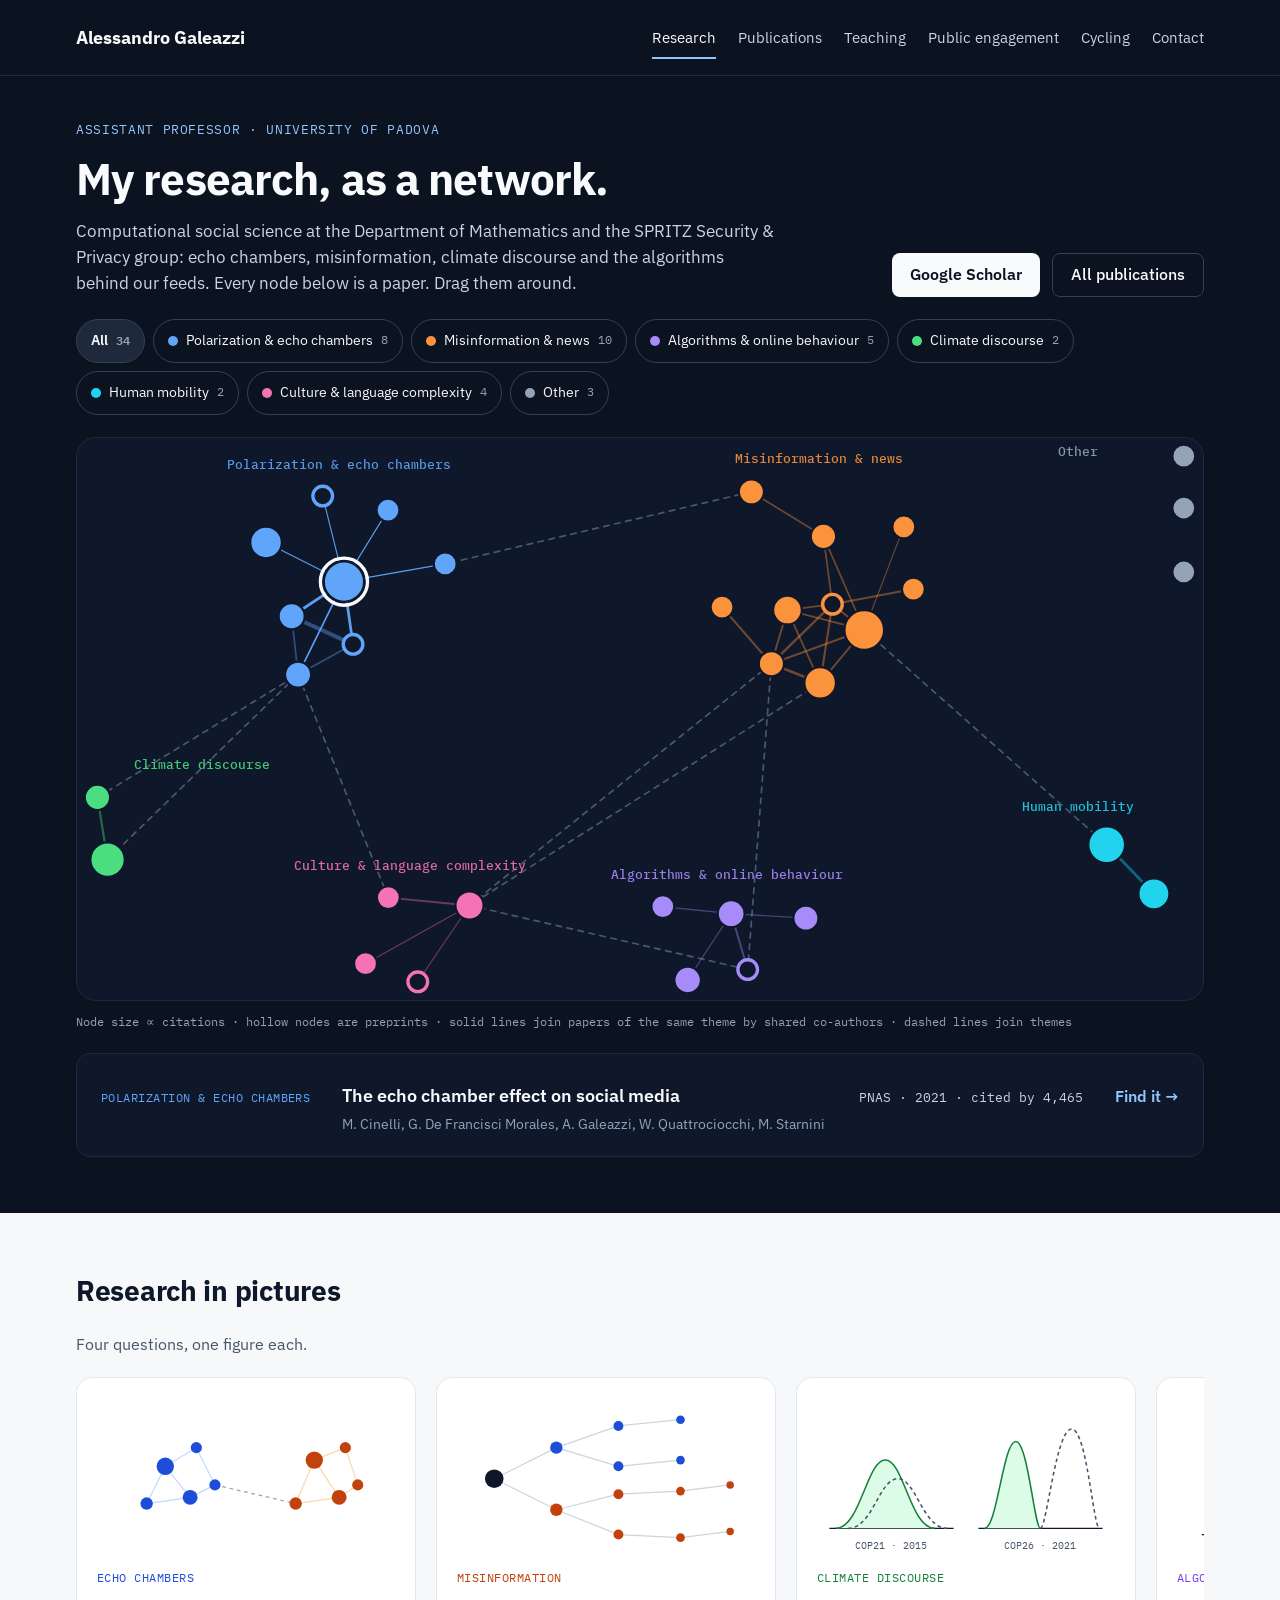
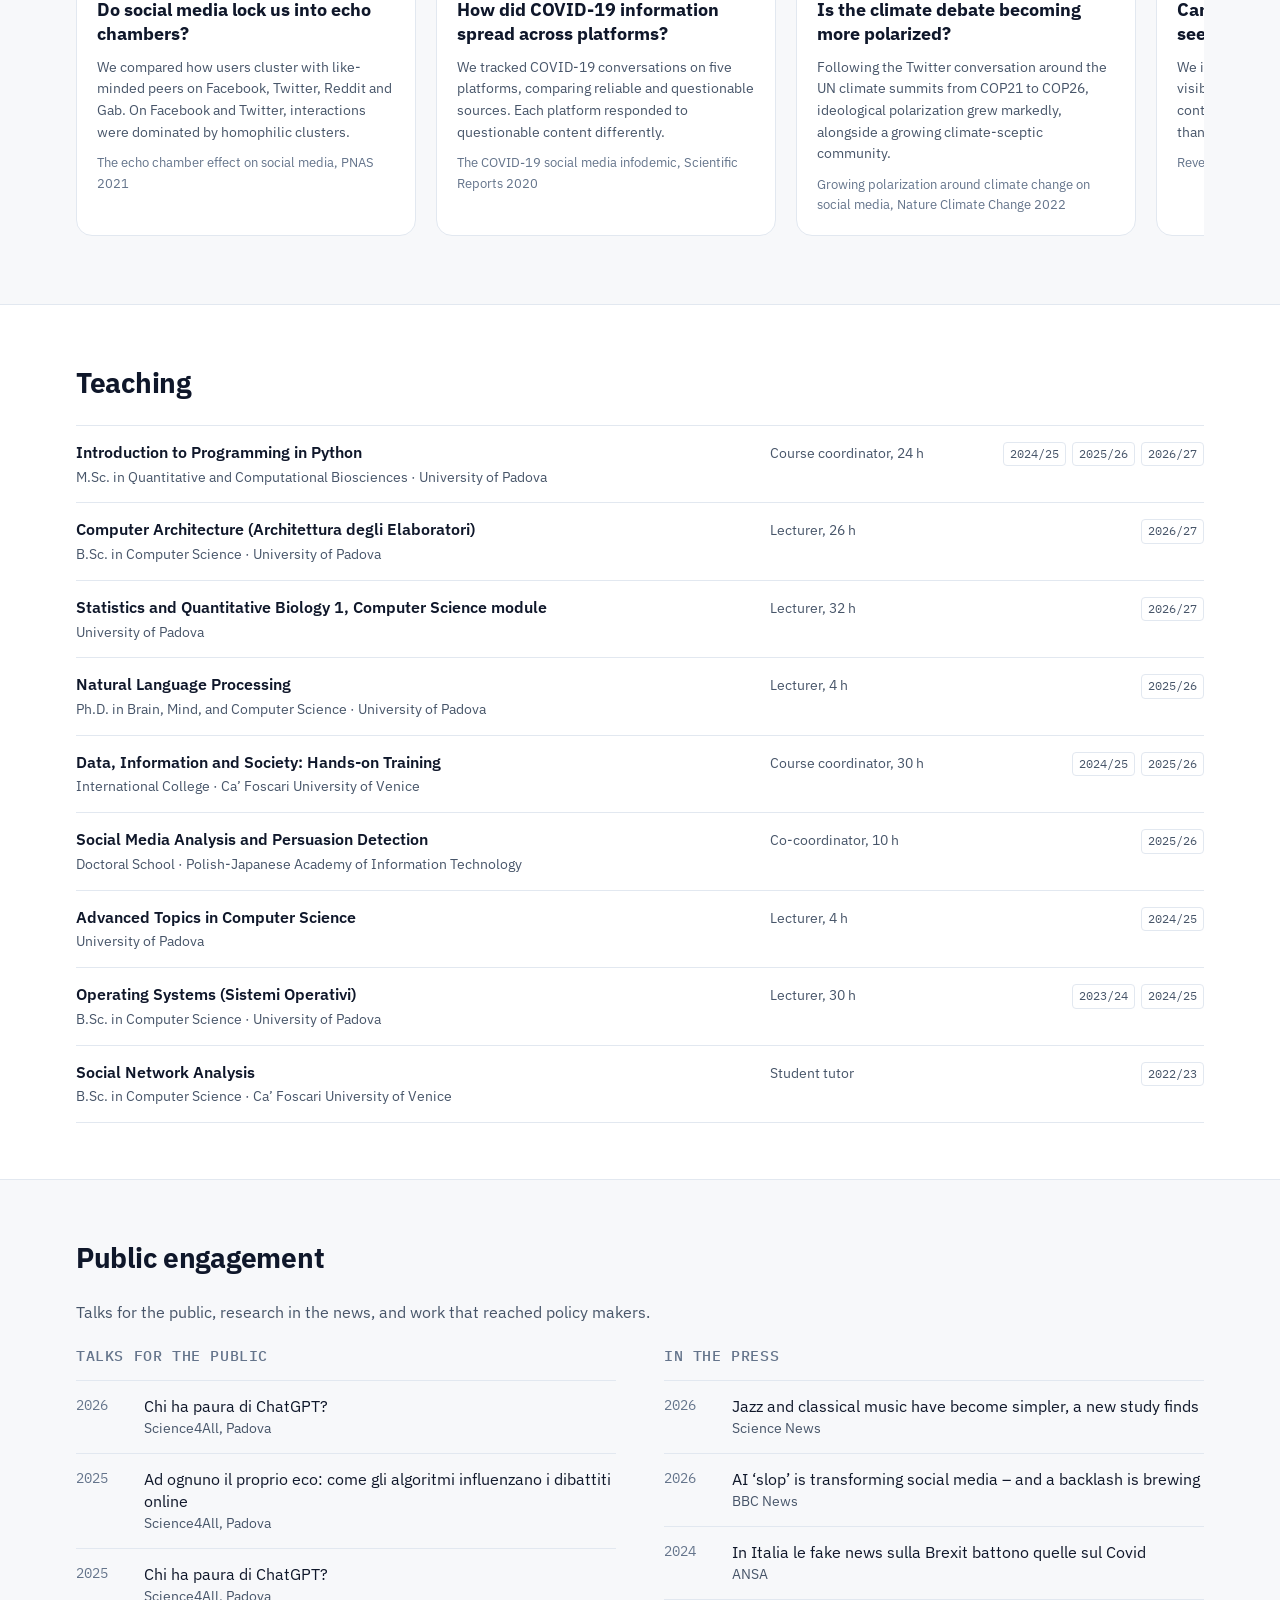
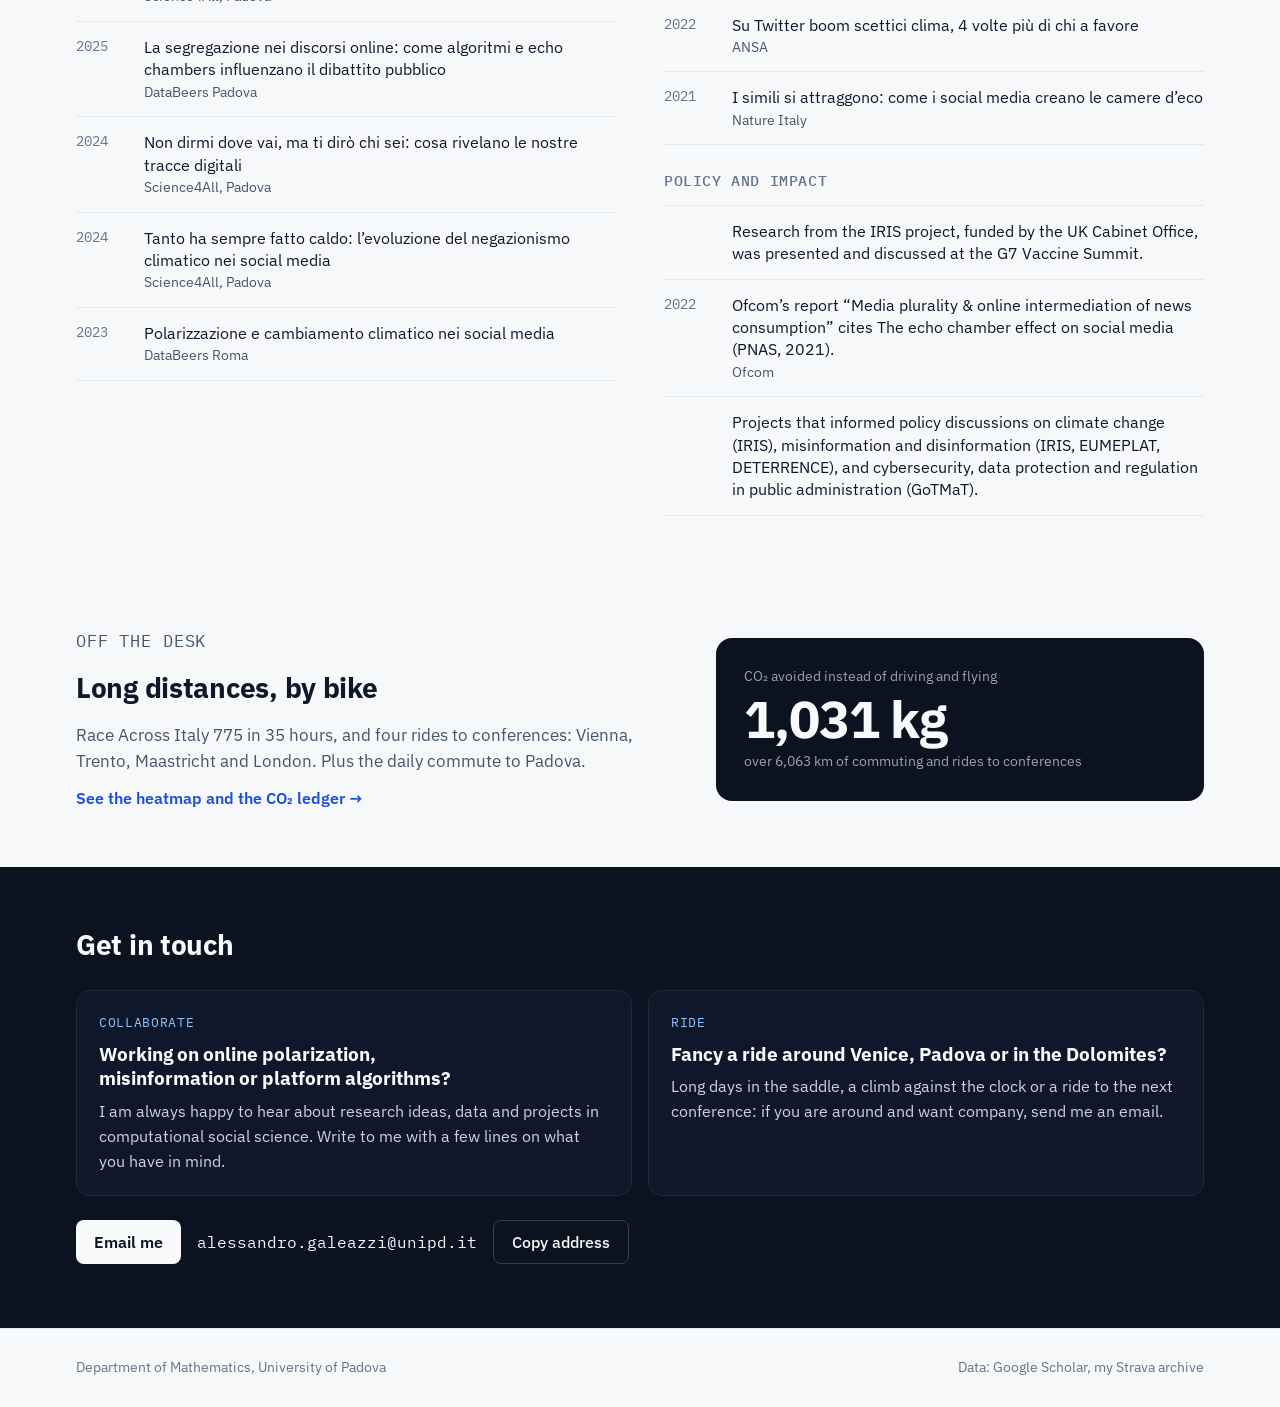
==== index.html @ a95961bf "First version" ====
<!doctype html>
<html lang="en">
<head>
<meta charset="utf-8">
<meta name="viewport" content="width=device-width, initial-scale=1, viewport-fit=cover">
<title>Alessandro Galeazzi</title>
<meta name="description" content="Alessandro Galeazzi, Assistant Professor at the University of Padova: computational social science, echo chambers, misinformation and algorithm auditing.">
<link rel="preconnect" href="https://fonts.googleapis.com">
<link rel="preconnect" href="https://fonts.gstatic.com" crossorigin>
<link rel="stylesheet" href="https://fonts.googleapis.com/css2?family=IBM+Plex+Mono:wght@400;500&family=IBM+Plex+Sans:wght@400;500;600;700&display=swap">
<link rel="stylesheet" href="assets/site.css">
<style>
.hero { padding-block: 44px 56px; display: flex; flex-direction: column; gap: 22px; }
.hero-top { display: flex; flex-wrap: wrap; gap: 20px 48px; align-items: flex-end; justify-content: space-between; }
.hero-top .intro { flex: 1 1 560px; min-width: 0; display: flex; flex-direction: column; gap: 14px; }
.hero-top p.bio { margin: 0; color: var(--on-ink-2); font-size: 17px; max-width: 70ch; }
.links { display: flex; flex-wrap: wrap; gap: 12px; }
.legend { display: flex; flex-wrap: wrap; gap: 8px; }
.legend button { font: inherit; font-size: 14px; color: var(--on-ink); background: transparent; border: 1px solid var(--ink-line-2); border-radius: 999px; min-height: 44px; padding: 0 14px; display: inline-flex; align-items: center; gap: 8px; cursor: pointer; }
.legend button[aria-pressed="true"] { background: var(--ink-line); font-weight: 600; }
.legend .dot { width: 10px; height: 10px; border-radius: 50%; }
.legend .n { font-family: var(--mono); font-size: 12px; color: var(--on-ink-3); }
.graph { position: relative; width: 100%; aspect-ratio: 2 / 1; min-height: 460px; background: var(--ink-2); border: 1px solid var(--ink-line); border-radius: 20px; overflow: hidden; touch-action: pan-y; user-select: none; -webkit-user-select: none; }
.graph svg { position: absolute; inset: 0; width: 100%; height: 100%; display: block; }
.graph .node { cursor: grab; touch-action: none; }
.graph .node:focus { outline: none; }
.graph .node:focus-visible .ring { stroke: var(--on-ink); stroke-width: 3; }
.graph .label { font-family: var(--mono); font-size: 12px; font-weight: 500; pointer-events: none; }
.key { margin: -10px 0 0; font-family: var(--mono); font-size: 12px; color: var(--on-ink-3); }
.tip { position: absolute; max-width: 300px; width: max-content; background: var(--on-ink); color: var(--ink); font-size: 13px; line-height: 1.4; padding: 8px 12px; border-radius: 8px; pointer-events: none; box-shadow: 0 6px 20px rgba(0, 0, 0, 0.4); }
.panel { display: flex; flex-wrap: wrap; gap: 10px 32px; align-items: baseline; border: 1px solid var(--ink-line); border-radius: 14px; padding: 20px 24px; background: var(--ink-2); }
.panel .k { font-family: var(--mono); font-size: 12px; letter-spacing: 0.04em; text-transform: uppercase; }
.panel .body { flex: 1 1 460px; min-width: 0; display: flex; flex-direction: column; gap: 6px; }
.panel .t { font-size: 18px; font-weight: 600; line-height: 1.35; }
.panel .a { font-size: 14px; color: var(--on-ink-3); }
.panel .m { font-family: var(--mono); font-size: 13px; color: var(--on-ink-2); font-variant-numeric: tabular-nums; }
.panel a { display: inline-flex; align-items: center; min-height: 44px; font-weight: 600; text-decoration: none; }
.strip { display: flex; gap: 20px; overflow-x: auto; scroll-snap-type: x mandatory; padding-bottom: 12px; }
.card { flex: 0 0 340px; max-width: 86vw; scroll-snap-align: start; background: var(--card); border: 1px solid var(--line); border-radius: 16px; padding: 20px; display: flex; flex-direction: column; gap: 10px; }
.card svg { width: 100%; height: auto; display: block; }
.card .k { margin: 0; font-family: var(--mono); font-size: 12px; letter-spacing: 0.04em; }
.card h3 { margin: 0; font-size: 18px; line-height: 1.35; }
.card p { margin: 0; font-size: 14px; color: var(--text-2); }
.card .src { color: var(--text-3); font-size: 13px; }
.eng { display: grid; grid-template-columns: repeat(2, minmax(0, 1fr)); gap: 24px 48px; }
.eng-col { display: flex; flex-direction: column; gap: 12px; min-width: 0; }
.eng-col h3 { margin: 12px 0 0; font-size: 15px; font-family: var(--mono); font-weight: 500; letter-spacing: 0.04em; text-transform: uppercase; color: var(--text-3); }
.eng-col h3:first-child { margin-top: 0; }
.talks { display: flex; flex-direction: column; border-top: 1px solid var(--line); }
.talk { display: grid; grid-template-columns: 52px minmax(0, 1fr); gap: 16px; padding: 14px 0; border-bottom: 1px solid var(--line); }
.talk .d { font-family: var(--mono); font-size: 14px; color: var(--text-3); font-variant-numeric: tabular-nums; }
.talk .tt { display: flex; flex-direction: column; gap: 2px; line-height: 1.4; }
.talk .w { font-size: 14px; color: var(--text-2); }
.courses { list-style: none; margin: 0; padding: 0; border-top: 1px solid var(--line); }
.course { display: grid; grid-template-columns: minmax(0, 1fr) 190px 220px; gap: 6px 24px; align-items: baseline; padding: 14px 0; border-bottom: 1px solid var(--line); }
.course .cm { display: flex; flex-direction: column; gap: 2px; min-width: 0; }
.course .cn { font-weight: 600; }
.course .cw, .course .cr { font-size: 14px; color: var(--text-2); }
.course .cy { display: flex; flex-wrap: wrap; gap: 6px; justify-content: flex-end; }
.course .yr { font-family: var(--mono); font-size: 12px; border: 1px solid var(--line); border-radius: 4px; padding: 2px 6px; color: var(--text-2); font-variant-numeric: tabular-nums; }
.contact { padding-block: 56px 64px; }
.contact .wrap { display: flex; flex-direction: column; gap: 24px; }
.contact-grid { display: grid; grid-template-columns: repeat(2, minmax(0, 1fr)); gap: 16px; }
.ask { border: 1px solid var(--ink-line); border-radius: 14px; padding: 22px; background: var(--ink-2); display: flex; flex-direction: column; gap: 8px; }
.ask h3 { margin: 0; font-size: 19px; line-height: 1.3; text-wrap: balance; }
.ask p:last-child { margin: 0; color: var(--on-ink-2); }
.mail { display: flex; flex-wrap: wrap; gap: 12px 16px; align-items: center; }
.mail .addr { font-family: var(--mono); font-size: 16px; color: var(--on-ink); user-select: all; }
.mail button { font: inherit; background: transparent; cursor: pointer; }
@media (max-width: 760px) { .eng, .contact-grid { grid-template-columns: minmax(0, 1fr); } .course { grid-template-columns: minmax(0, 1fr); } .course .cy { justify-content: flex-start; } }
.bike { display: flex; flex-wrap: wrap; gap: 32px; align-items: center; }
.bike .txt { flex: 1 1 420px; min-width: 0; display: flex; flex-direction: column; gap: 12px; }
.bike .txt p { margin: 0; color: var(--text-2); font-size: 17px; }
.bike .num { flex: 1 1 300px; min-width: 0; background: var(--ink); color: var(--on-ink); border-radius: 16px; padding: 28px; display: flex; flex-direction: column; gap: 6px; }
.bike .num b { font-size: 52px; letter-spacing: -0.02em; line-height: 1; font-variant-numeric: tabular-nums; }
.bike .num span { color: var(--on-ink-3); font-size: 14px; }
.eyebrow.dark { color: var(--link); }
@media (max-width: 640px) { .graph { aspect-ratio: auto; height: 520px; } }
</style>
</head>
<body>
<header class="band">
  <nav class="nav" aria-label="Main">
    <div class="wrap">
      <a class="brand" href="./">Alessandro Galeazzi</a>
      <ul>
        <li><a href="./" aria-current="page">Research</a></li>
        <li><a href="publications.html">Publications</a></li>
        <li><a href="#teaching">Teaching</a></li>
        <li><a href="#engagement" id="nav-engagement">Public engagement</a></li>
        <li><a href="cycling.html">Cycling</a></li>
        <li><a href="#contact">Contact</a></li>
      </ul>
    </div>
  </nav>
  <div class="wrap hero">
    <div class="hero-top">
      <div class="intro">
        <p class="eyebrow">Assistant Professor · University of Padova</p>
        <h1>My research, as a network.</h1>
        <p class="bio">Computational social science at the Department of Mathematics and the SPRITZ Security &amp; Privacy group: echo chambers, misinformation, climate discourse and the algorithms behind our feeds. Every node below is a paper. Drag them around.</p>
      </div>
      <div class="links">
        <a class="btn solid" href="https://scholar.google.com/citations?user=DK0tXAIAAAAJ">Google Scholar</a>
        <a class="btn ghost" href="publications.html">All publications</a>
      </div>
    </div>
    <div class="legend" id="legend" role="group" aria-label="Highlight a research theme"></div>
    <div class="graph" id="graph">
      <svg id="svg" role="group" aria-label="Network of papers grouped by research theme"></svg>
      <div class="tip" id="tip" hidden></div>
    </div>
    <p class="key">Node size ∝ citations · hollow nodes are preprints · solid lines join papers of the same theme by shared co-authors · dashed lines join themes</p>
    <div class="panel" id="panel" aria-live="polite">
      <span class="k" id="p-theme"></span>
      <div class="body"><span class="t" id="p-title"></span><span class="a" id="p-authors"></span></div>
      <span class="m" id="p-meta"></span>
      <a id="p-link" href="https://scholar.google.com/citations?user=DK0tXAIAAAAJ">Find it →</a>
    </div>
  </div>
</header>

<main>
  <section class="section" id="pictures">
    <div class="wrap">
      <h2>Research in pictures</h2>
      <p class="lead">Four questions, one figure each.</p>
      <div class="strip">
        <article class="card">
          <svg viewBox="0 0 480 260" role="img" aria-label="Two clusters of like-minded users joined by a single bridge">
            <g stroke="#BFDBFE" stroke-width="2"><line x1="110" y1="110" x2="160" y2="80"/><line x1="110" y1="110" x2="80" y2="170"/><line x1="110" y1="110" x2="150" y2="160"/><line x1="160" y1="80" x2="190" y2="140"/><line x1="80" y1="170" x2="150" y2="160"/><line x1="150" y1="160" x2="190" y2="140"/></g>
            <g stroke="#FED7AA" stroke-width="2"><line x1="350" y1="100" x2="400" y2="80"/><line x1="350" y1="100" x2="320" y2="170"/><line x1="350" y1="100" x2="390" y2="160"/><line x1="400" y1="80" x2="420" y2="140"/><line x1="320" y1="170" x2="390" y2="160"/><line x1="390" y1="160" x2="420" y2="140"/></g>
            <line x1="190" y1="140" x2="320" y2="170" stroke="#94A3B8" stroke-width="2" stroke-dasharray="6 6"/>
            <g fill="#1D4ED8"><circle cx="110" cy="110" r="14"/><circle cx="160" cy="80" r="9"/><circle cx="80" cy="170" r="10"/><circle cx="150" cy="160" r="12"/><circle cx="190" cy="140" r="9"/></g>
            <g fill="#C2410C"><circle cx="350" cy="100" r="14"/><circle cx="400" cy="80" r="9"/><circle cx="320" cy="170" r="10"/><circle cx="390" cy="160" r="12"/><circle cx="420" cy="140" r="9"/></g>
          </svg>
          <p class="k" style="color: #1D4ED8">ECHO CHAMBERS</p>
          <h3>Do social media lock us into echo chambers?</h3>
          <p>We compared how users cluster with like-minded peers on Facebook, Twitter, Reddit and Gab. On Facebook and Twitter, interactions were dominated by homophilic clusters.</p>
          <p class="src">The echo chamber effect on social media, PNAS 2021</p>
        </article>
        <article class="card">
          <svg viewBox="0 0 480 260" role="img" aria-label="A cascade of reshares mixing reliable and questionable sources">
            <g stroke="#CBD5E1" stroke-width="2"><line x1="60" y1="130" x2="160" y2="80"/><line x1="60" y1="130" x2="160" y2="180"/><line x1="160" y1="80" x2="260" y2="45"/><line x1="160" y1="80" x2="260" y2="110"/><line x1="160" y1="180" x2="260" y2="155"/><line x1="160" y1="180" x2="260" y2="220"/><line x1="260" y1="45" x2="360" y2="35"/><line x1="260" y1="110" x2="360" y2="100"/><line x1="260" y1="155" x2="360" y2="150"/><line x1="260" y1="220" x2="360" y2="225"/><line x1="360" y1="150" x2="440" y2="140"/><line x1="360" y1="225" x2="440" y2="215"/></g>
            <circle cx="60" cy="130" r="15" fill="#0F172A"/>
            <g fill="#1D4ED8"><circle cx="160" cy="80" r="10"/><circle cx="260" cy="45" r="8"/><circle cx="260" cy="110" r="8"/><circle cx="360" cy="35" r="7"/><circle cx="360" cy="100" r="7"/></g>
            <g fill="#C2410C"><circle cx="160" cy="180" r="10"/><circle cx="260" cy="155" r="8"/><circle cx="260" cy="220" r="8"/><circle cx="360" cy="150" r="7"/><circle cx="360" cy="225" r="7"/><circle cx="440" cy="140" r="6"/><circle cx="440" cy="215" r="6"/></g>
          </svg>
          <p class="k" style="color: #C2410C">MISINFORMATION</p>
          <h3>How did COVID-19 information spread across platforms?</h3>
          <p>We tracked COVID-19 conversations on five platforms, comparing reliable and questionable sources. Each platform responded to questionable content differently.</p>
          <p class="src">The COVID-19 social media infodemic, Scientific Reports 2020</p>
        </article>
        <article class="card">
          <svg viewBox="0 0 480 260" role="img" aria-label="Overlapping opinion distributions in 2015 that split apart by 2021">
            <line x1="20" y1="210" x2="220" y2="210" stroke="#0F172A" stroke-width="2"/>
            <line x1="260" y1="210" x2="460" y2="210" stroke="#0F172A" stroke-width="2"/>
            <path d="M30 210 C70 210 80 100 110 100 C140 100 150 210 190 210" fill="#DCFCE7" stroke="#15803D" stroke-width="2.5"/>
            <path d="M50 210 C90 210 100 130 130 130 C160 130 170 210 210 210" fill="none" stroke="#475569" stroke-width="2.5" stroke-dasharray="6 5"/>
            <path d="M270 210 C290 210 300 70 320 70 C340 70 350 210 360 210" fill="#DCFCE7" stroke="#15803D" stroke-width="2.5"/>
            <path d="M360 210 C370 210 385 50 410 50 C435 50 445 210 455 210" fill="none" stroke="#475569" stroke-width="2.5" stroke-dasharray="6 5"/>
            <text x="120" y="244" font-family="IBM Plex Mono, monospace" font-size="16" fill="#475569" text-anchor="middle">COP21 · 2015</text>
            <text x="360" y="244" font-family="IBM Plex Mono, monospace" font-size="16" fill="#475569" text-anchor="middle">COP26 · 2021</text>
          </svg>
          <p class="k" style="color: #15803D">CLIMATE DISCOURSE</p>
          <h3>Is the climate debate becoming more polarized?</h3>
          <p>Following the Twitter conversation around the UN climate summits from COP21 to COP26, ideological polarization grew markedly, alongside a growing climate-sceptic community.</p>
          <p class="src">Growing polarization around climate change on social media, Nature Climate Change 2022</p>
        </article>
        <article class="card">
          <svg viewBox="0 0 480 260" role="img" aria-label="Expected versus observed reach of posts; the last posts reach far fewer users">
            <line x1="40" y1="220" x2="460" y2="220" stroke="#0F172A" stroke-width="2"/>
            <g fill="#CBD5E1"><rect x="60" y="70" width="30" height="150"/><rect x="140" y="90" width="30" height="130"/><rect x="220" y="60" width="30" height="160"/><rect x="300" y="80" width="30" height="140"/><rect x="380" y="65" width="30" height="155"/></g>
            <g fill="#7C3AED"><rect x="94" y="76" width="30" height="144"/><rect x="174" y="98" width="30" height="122"/><rect x="254" y="70" width="30" height="150"/><rect x="334" y="170" width="30" height="50"/><rect x="414" y="180" width="30" height="40"/></g>
          </svg>
          <p class="k" style="color: #7C3AED">ALGORITHMIC VISIBILITY</p>
          <h3>Can a platform quietly limit who sees your posts?</h3>
          <p>We introduced the p-score, a normalized visibility metric, to audit whether some content on Twitter/X reaches fewer people than its engagement would suggest.</p>
          <p class="src">Revealing the secret power, NDSS 2026</p>
        </article>
      </div>
    </div>
  </section>

  <section class="section" id="teaching" style="background: var(--card); border-block: 1px solid var(--line)">
    <div class="wrap">
      <h2>Teaching</h2>
      <ul class="courses" id="courses"></ul>
    </div>
  </section>

  <section class="section" id="engagement">
    <div class="wrap">
      <h2>Public engagement</h2>
      <p class="lead">Talks for the public, research in the news, and work that reached policy makers.</p>
      <div class="eng">
        <div class="eng-col">
          <h3>Talks for the public</h3>
          <div class="talks" id="eng-talks"></div>
        </div>
        <div class="eng-col">
          <h3>In the press</h3>
          <div class="talks" id="eng-press"></div>
          <h3>Policy and impact</h3>
          <div class="talks" id="eng-policy"></div>
        </div>
      </div>
    </div>
  </section>

  <section class="section" id="cycling">
    <div class="wrap">
      <div class="bike">
        <div class="txt">
          <p class="eyebrow dark">Off the desk</p>
          <h2>Long distances, by bike</h2>
          <p>Race Across Italy 775 in 35 hours, and four rides to conferences: Vienna, Trento, Maastricht and London. Plus the daily commute to Padova.</p>
          <a href="cycling.html" style="font-weight: 600; text-decoration: none">See the heatmap and the CO₂ ledger →</a>
        </div>
        <div class="num">
          <span>CO₂ avoided instead of driving and flying</span>
          <b id="co2">—</b>
          <span id="co2-sub">kg CO₂e</span>
        </div>
      </div>
    </div>
  </section>

  <section class="band contact" id="contact">
    <div class="wrap">
      <h2>Get in touch</h2>
      <div class="contact-grid">
        <div class="ask">
          <p class="eyebrow">Collaborate</p>
          <h3>Working on online polarization, misinformation or platform algorithms?</h3>
          <p>I am always happy to hear about research ideas, data and projects in computational social science. Write to me with a few lines on what you have in mind.</p>
        </div>
        <div class="ask">
          <p class="eyebrow">Ride</p>
          <h3>Fancy a ride around Venice, Padova or in the Dolomites?</h3>
          <p>Long days in the saddle, a climb against the clock or a ride to the next conference: if you are around and want company, send me an email.</p>
        </div>
      </div>
      <div class="mail">
        <a class="btn solid" id="mail-link" href="mailto:alessandro.galeazzi@unipd.it">Email me</a>
        <span class="addr" id="mail-addr">alessandro.galeazzi@unipd.it</span>
        <button type="button" class="btn ghost" id="mail-copy">Copy address</button>
      </div>
    </div>
  </section>
</main>

<footer class="foot">
  <div class="wrap">
    <span>Department of Mathematics, University of Padova</span>
    <span>Data: Google Scholar, my Strava archive</span>
  </div>
</footer>

<script src="assets/graph.js"></script>
<script>
(function () {
  var fmt = function (n) { return Math.round(n).toLocaleString('en-US'); };
  function mk(tag, cls, text) { var e = document.createElement(tag); if (cls) e.className = cls; if (text) e.textContent = text; return e; }
  fetch('data/engagement.json').then(function (r) { return r.ok ? r.json() : []; }).then(function (items) {
    if (!items || !items.length) { document.getElementById('engagement').hidden = true; document.getElementById('nav-engagement').parentNode.hidden = true; return; }
    ['talks', 'press', 'policy'].forEach(function (g) {
      var box = document.getElementById('eng-' + g);
      items.filter(function (it) { return it.group === g; }).forEach(function (it) {
        var row = mk('div', 'talk');
        row.appendChild(mk('span', 'd', it.date || ''));
        var t = mk(it.url ? 'a' : 'span', 'tt', it.title); if (it.url) t.href = it.url;
        if (it.where) t.appendChild(mk('span', 'w', it.where));
        row.appendChild(t); box.appendChild(row);
      });
    });
  }).catch(function () {});
  fetch('data/teaching.json').then(function (r) { return r.json(); }).then(function (list) {
    var ul = document.getElementById('courses');
    list.forEach(function (c) {
      var li = mk('li', 'course');
      var main = mk('div', 'cm');
      main.appendChild(mk('span', 'cn', c.course));
      main.appendChild(mk('span', 'cw', [c.programme, c.institution].filter(Boolean).join(' · ')));
      li.appendChild(main);
      li.appendChild(mk('span', 'cr', c.role + (c.hours ? ', ' + c.hours + ' h' : '')));
      var yrs = mk('span', 'cy'); c.years.forEach(function (y) { yrs.appendChild(mk('span', 'yr', y)); });
      li.appendChild(yrs); ul.appendChild(li);
    });
  }).catch(function () { document.getElementById('teaching').hidden = true; });
  document.getElementById('mail-copy').addEventListener('click', function () {
    var b = this, addr = document.getElementById('mail-addr').textContent;
    var done = function () { b.textContent = 'Copied'; setTimeout(function () { b.textContent = 'Copy address'; }, 1600); };
    if (navigator.clipboard) navigator.clipboard.writeText(addr).then(done, function () { selectAddr(); });
    else selectAddr();
    function selectAddr() { var r = document.createRange(); r.selectNodeContents(document.getElementById('mail-addr')); var s = getSelection(); s.removeAllRanges(); s.addRange(r); }
  });
  fetch('data/cycling-data.json').then(function (r) { return r.json(); }).then(function (d) {
    var net = d.commute.legs * d.commute.eco_leg.car;
    d.trips.forEach(function (t) { net += (t.train_only ? t.eco.car : t.eco.plane) - (t.food_kg || 0); });
    document.getElementById('co2').textContent = fmt(net) + ' kg';
    document.getElementById('co2-sub').textContent = 'over ' + fmt(d.commute.km + d.trips.reduce(function (a, t) { return a + t.km; }, 0)) + ' km of commuting and rides to conferences';
  }).catch(function () {});
})();
</script>
</body>
</html>
---- assets/site.css ----
/* Dark "graph" band for headers and the network, light paper for reading sections. */
:root {
  --ink: #0B1220;
  --ink-2: #0F172A;
  --ink-line: #1E293B;
  --ink-line-2: #334155;
  --on-ink: #F8FAFC;
  --on-ink-2: #CBD5E1;
  --on-ink-3: #94A3B8;
  --paper: #F7F8FA;
  --card: #FFFFFF;
  --line: #E2E8F0;
  --text: #0F172A;
  --text-2: #475569;
  --text-3: #64748B;
  --link: #1D4ED8;
  --link-ink: #93C5FD;
  --sans: 'IBM Plex Sans', system-ui, -apple-system, 'Segoe UI', sans-serif;
  --mono: 'IBM Plex Mono', ui-monospace, 'SFMono-Regular', Menlo, monospace;
}
* { box-sizing: border-box; }
html { -webkit-text-size-adjust: 100%; }
body { margin: 0; background: var(--paper); color: var(--text); font-family: var(--sans); font-size: 16px; line-height: 1.55; }
a { color: var(--link); }
a:focus-visible, button:focus-visible, [tabindex]:focus-visible { outline: 2px solid var(--link-ink); outline-offset: 2px; }
.wrap { max-width: 1160px; margin: 0 auto; padding-left: max(16px, env(safe-area-inset-left, 0px)); padding-right: max(16px, env(safe-area-inset-right, 0px)); }
.band { background: var(--ink); color: var(--on-ink); }
.band a { color: var(--link-ink); }
.nav { border-bottom: 1px solid var(--ink-line); }
.nav .wrap { display: flex; flex-wrap: wrap; gap: 8px 24px; align-items: center; justify-content: space-between; padding-block: 16px; }
.nav .brand { font-weight: 700; font-size: 18px; color: var(--on-ink); text-decoration: none; }
.nav ul { list-style: none; margin: 0; padding: 0; display: flex; flex-wrap: wrap; gap: 4px 22px; font-size: 15px; }
.nav ul a { color: var(--on-ink-2); text-decoration: none; display: inline-block; padding-block: 10px; }
.nav ul a:hover, .nav ul a[aria-current="page"] { color: var(--on-ink); }
.nav ul a[aria-current="page"] { box-shadow: inset 0 -2px 0 var(--link-ink); }
.eyebrow { margin: 0; font-family: var(--mono); font-size: 13px; letter-spacing: 0.05em; text-transform: uppercase; color: var(--link-ink); }
h1 { margin: 0; font-size: clamp(32px, 5vw, 44px); line-height: 1.12; letter-spacing: -0.02em; text-wrap: balance; }
h2 { margin: 0; font-size: 28px; letter-spacing: -0.01em; text-wrap: balance; }
.btn { display: inline-flex; align-items: center; min-height: 44px; padding: 0 18px; border-radius: 8px; text-decoration: none; font-weight: 600; }
.btn.solid { background: var(--on-ink); color: var(--ink) !important; }
.btn.ghost { border: 1px solid var(--ink-line-2); color: var(--on-ink) !important; font-weight: 500; }
.section { padding-block: 56px; }
.section > .wrap { display: flex; flex-direction: column; gap: 20px; }
.lead { margin: 0; color: var(--text-2); max-width: 68ch; }
footer.foot { border-top: 1px solid var(--line); color: var(--text-3); font-size: 14px; }
footer.foot .wrap { display: flex; flex-wrap: wrap; gap: 12px 24px; justify-content: space-between; padding-block: 28px; }
@media (prefers-reduced-motion: reduce) { * { transition: none !important; animation: none !important; } }
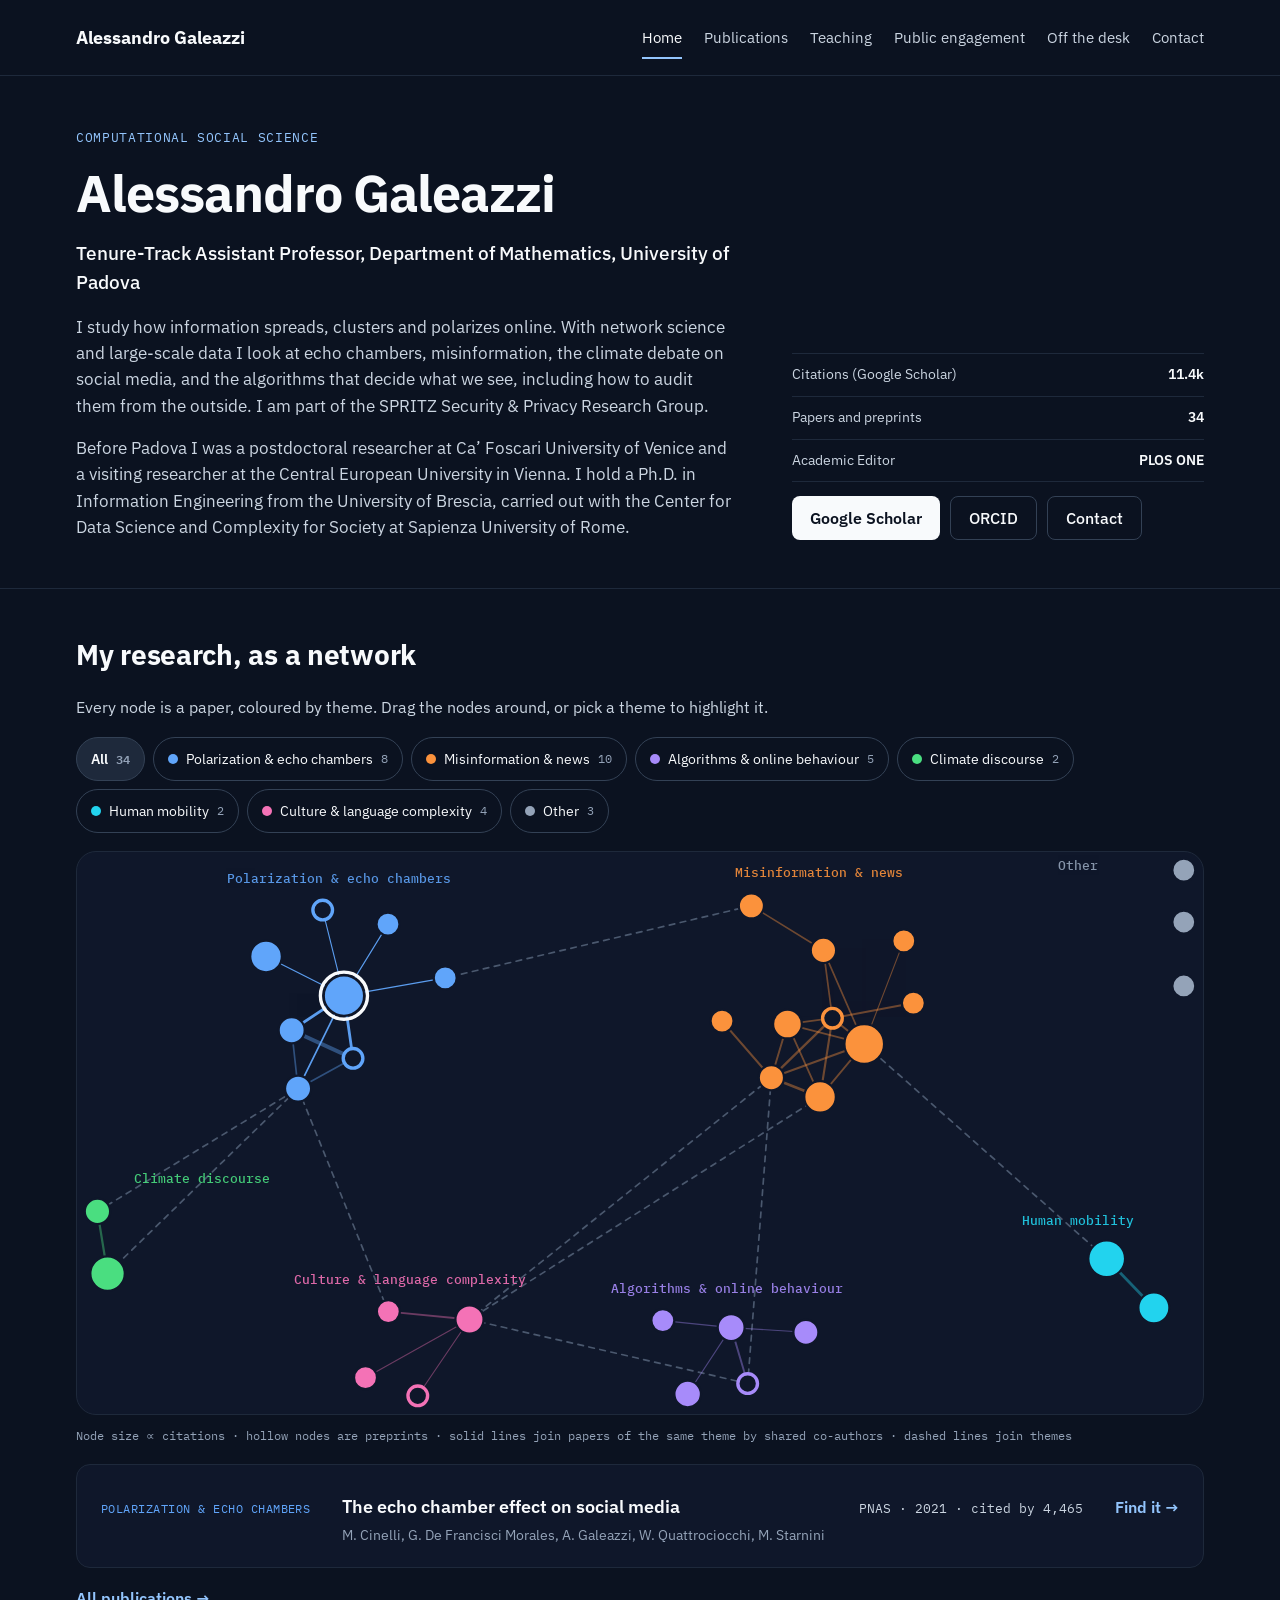
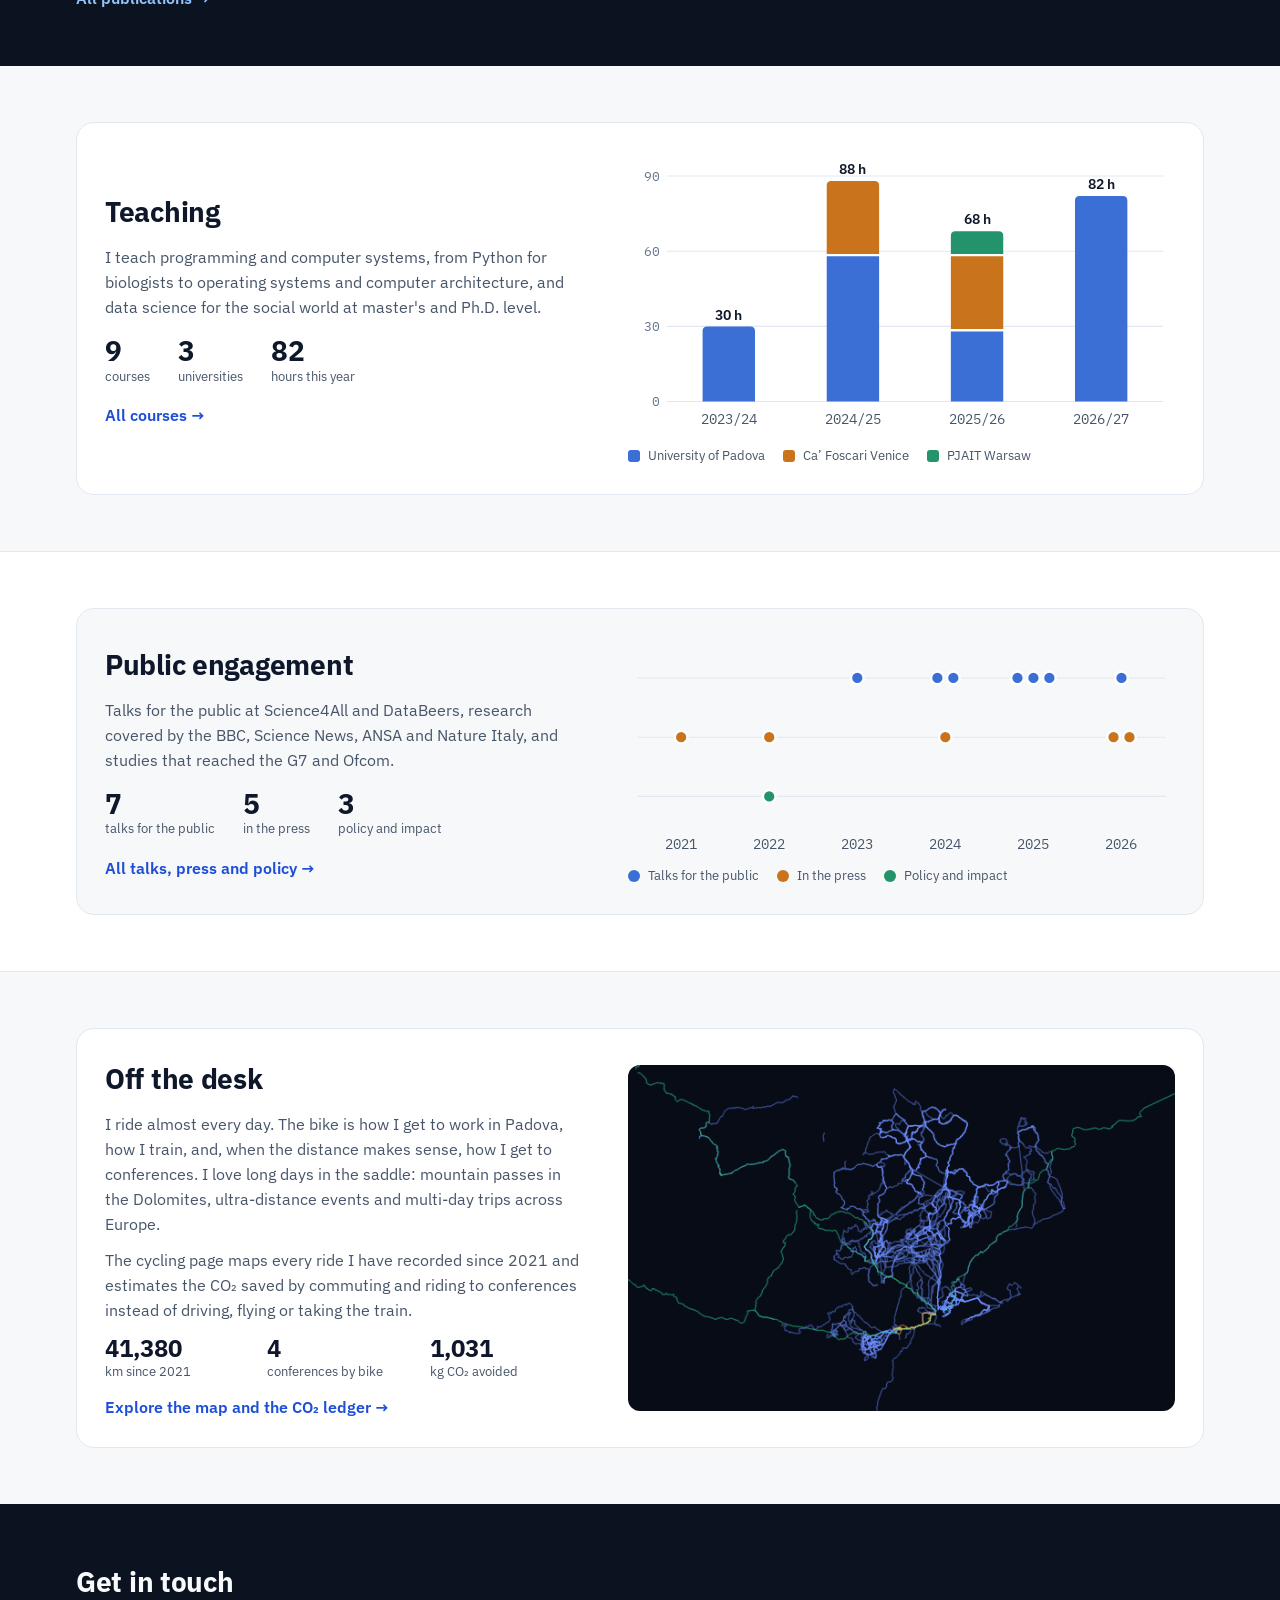
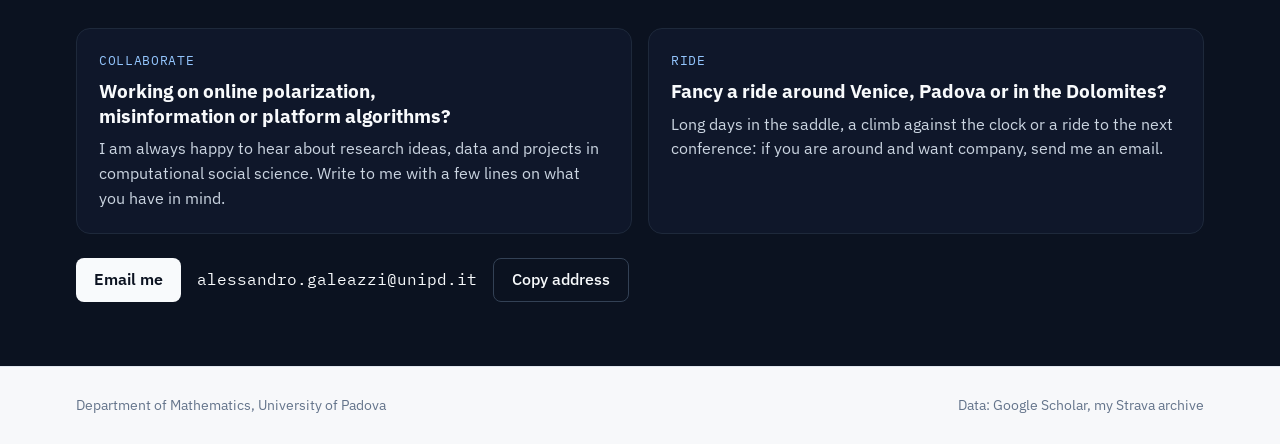
==== commit 48ca80d0: "New structure" ====
--- a/index.html
+++ b/index.html
@@ -4,17 +4,28 @@
 <meta charset="utf-8">
 <meta name="viewport" content="width=device-width, initial-scale=1, viewport-fit=cover">
 <title>Alessandro Galeazzi</title>
-<meta name="description" content="Alessandro Galeazzi, Assistant Professor at the University of Padova: computational social science, echo chambers, misinformation and algorithm auditing.">
+<meta name="description" content="Alessandro Galeazzi, Tenure-Track Assistant Professor at the University of Padova: computational social science, echo chambers, misinformation and algorithm auditing.">
 <link rel="preconnect" href="https://fonts.googleapis.com">
 <link rel="preconnect" href="https://fonts.gstatic.com" crossorigin>
 <link rel="stylesheet" href="https://fonts.googleapis.com/css2?family=IBM+Plex+Mono:wght@400;500&family=IBM+Plex+Sans:wght@400;500;600;700&display=swap">
 <link rel="stylesheet" href="assets/site.css">
 <style>
-.hero { padding-block: 44px 56px; display: flex; flex-direction: column; gap: 22px; }
-.hero-top { display: flex; flex-wrap: wrap; gap: 20px 48px; align-items: flex-end; justify-content: space-between; }
-.hero-top .intro { flex: 1 1 560px; min-width: 0; display: flex; flex-direction: column; gap: 14px; }
-.hero-top p.bio { margin: 0; color: var(--on-ink-2); font-size: 17px; max-width: 70ch; }
-.links { display: flex; flex-wrap: wrap; gap: 12px; }
+.hero { padding-block: 52px 48px; display: grid; grid-template-columns: minmax(0, 1.6fr) minmax(0, 1fr); gap: 32px 56px; align-items: end; }
+.hero .who { display: flex; flex-direction: column; gap: 16px; min-width: 0; }
+.hero h1 { font-size: clamp(36px, 5.4vw, 52px); }
+.hero .role { margin: 0; font-size: 19px; color: var(--on-ink); font-weight: 500; }
+.hero .bio { margin: 0; color: var(--on-ink-2); font-size: 17px; max-width: 66ch; }
+.hero .side { display: flex; flex-direction: column; gap: 14px; }
+.facts { margin: 0; padding: 0; list-style: none; border-top: 1px solid var(--ink-line); }
+.facts li { display: flex; justify-content: space-between; gap: 16px; padding: 10px 0; border-bottom: 1px solid var(--ink-line); font-size: 14px; color: var(--on-ink-2); }
+.facts b { color: var(--on-ink); font-weight: 600; font-variant-numeric: tabular-nums; text-align: right; }
+.links { display: flex; flex-wrap: wrap; gap: 10px; }
+@media (max-width: 860px) { .hero { grid-template-columns: minmax(0, 1fr); } }
+
+.research { border-top: 1px solid var(--ink-line); }
+.research .wrap { padding-block: 44px 56px; display: flex; flex-direction: column; gap: 18px; }
+.research h2 { color: var(--on-ink); }
+.research p.sub { margin: 0; color: var(--on-ink-2); max-width: 70ch; }
 .legend { display: flex; flex-wrap: wrap; gap: 8px; }
 .legend button { font: inherit; font-size: 14px; color: var(--on-ink); background: transparent; border: 1px solid var(--ink-line-2); border-radius: 999px; min-height: 44px; padding: 0 14px; display: inline-flex; align-items: center; gap: 8px; cursor: pointer; }
 .legend button[aria-pressed="true"] { background: var(--ink-line); font-weight: 600; }
@@ -26,7 +37,7 @@
 .graph .node:focus { outline: none; }
 .graph .node:focus-visible .ring { stroke: var(--on-ink); stroke-width: 3; }
 .graph .label { font-family: var(--mono); font-size: 12px; font-weight: 500; pointer-events: none; }
-.key { margin: -10px 0 0; font-family: var(--mono); font-size: 12px; color: var(--on-ink-3); }
+.key { margin: -6px 0 0; font-family: var(--mono); font-size: 12px; color: var(--on-ink-3); }
 .tip { position: absolute; max-width: 300px; width: max-content; background: var(--on-ink); color: var(--ink); font-size: 13px; line-height: 1.4; padding: 8px 12px; border-radius: 8px; pointer-events: none; box-shadow: 0 6px 20px rgba(0, 0, 0, 0.4); }
 .panel { display: flex; flex-wrap: wrap; gap: 10px 32px; align-items: baseline; border: 1px solid var(--ink-line); border-radius: 14px; padding: 20px 24px; background: var(--ink-2); }
 .panel .k { font-family: var(--mono); font-size: 12px; letter-spacing: 0.04em; text-transform: uppercase; }
@@ -35,29 +46,29 @@
 .panel .a { font-size: 14px; color: var(--on-ink-3); }
 .panel .m { font-family: var(--mono); font-size: 13px; color: var(--on-ink-2); font-variant-numeric: tabular-nums; }
 .panel a { display: inline-flex; align-items: center; min-height: 44px; font-weight: 600; text-decoration: none; }
-.strip { display: flex; gap: 20px; overflow-x: auto; scroll-snap-type: x mandatory; padding-bottom: 12px; }
-.card { flex: 0 0 340px; max-width: 86vw; scroll-snap-align: start; background: var(--card); border: 1px solid var(--line); border-radius: 16px; padding: 20px; display: flex; flex-direction: column; gap: 10px; }
-.card svg { width: 100%; height: auto; display: block; }
-.card .k { margin: 0; font-family: var(--mono); font-size: 12px; letter-spacing: 0.04em; }
-.card h3 { margin: 0; font-size: 18px; line-height: 1.35; }
-.card p { margin: 0; font-size: 14px; color: var(--text-2); }
-.card .src { color: var(--text-3); font-size: 13px; }
-.eng { display: grid; grid-template-columns: repeat(2, minmax(0, 1fr)); gap: 24px 48px; }
-.eng-col { display: flex; flex-direction: column; gap: 12px; min-width: 0; }
-.eng-col h3 { margin: 12px 0 0; font-size: 15px; font-family: var(--mono); font-weight: 500; letter-spacing: 0.04em; text-transform: uppercase; color: var(--text-3); }
-.eng-col h3:first-child { margin-top: 0; }
-.talks { display: flex; flex-direction: column; border-top: 1px solid var(--line); }
-.talk { display: grid; grid-template-columns: 52px minmax(0, 1fr); gap: 16px; padding: 14px 0; border-bottom: 1px solid var(--line); }
-.talk .d { font-family: var(--mono); font-size: 14px; color: var(--text-3); font-variant-numeric: tabular-nums; }
-.talk .tt { display: flex; flex-direction: column; gap: 2px; line-height: 1.4; }
-.talk .w { font-size: 14px; color: var(--text-2); }
-.courses { list-style: none; margin: 0; padding: 0; border-top: 1px solid var(--line); }
-.course { display: grid; grid-template-columns: minmax(0, 1fr) 190px 220px; gap: 6px 24px; align-items: baseline; padding: 14px 0; border-bottom: 1px solid var(--line); }
-.course .cm { display: flex; flex-direction: column; gap: 2px; min-width: 0; }
-.course .cn { font-weight: 600; }
-.course .cw, .course .cr { font-size: 14px; color: var(--text-2); }
-.course .cy { display: flex; flex-wrap: wrap; gap: 6px; justify-content: flex-end; }
-.course .yr { font-family: var(--mono); font-size: 12px; border: 1px solid var(--line); border-radius: 4px; padding: 2px 6px; color: var(--text-2); font-variant-numeric: tabular-nums; }
+@media (max-width: 640px) { .graph { aspect-ratio: auto; height: 520px; } }
+
+.summary { display: grid; grid-template-columns: minmax(0, 1fr) minmax(0, 1.15fr); gap: 28px 48px; align-items: center; padding: 28px; border: 1px solid var(--line); border-radius: 18px; background: var(--card); color: inherit; text-decoration: none; transition: border-color 0.15s, box-shadow 0.15s; }
+.summary:hover { border-color: #94A3B8; box-shadow: 0 6px 24px rgba(15, 23, 42, 0.06); }
+.summary .txt { display: flex; flex-direction: column; gap: 12px; min-width: 0; }
+.summary .txt p { margin: 0; color: var(--text-2); }
+.summary .more { color: var(--link); font-weight: 600; }
+.summary .fig { display: flex; flex-direction: column; gap: 10px; min-width: 0; }
+.summary .fig svg { width: 100%; height: auto; display: block; }
+.counts { display: flex; flex-wrap: wrap; gap: 8px 28px; margin: 4px 0; }
+.counts div { display: flex; flex-direction: column; }
+.counts b { font-size: 28px; line-height: 1.1; font-variant-numeric: tabular-nums; }
+.counts span { font-size: 13px; color: var(--text-2); }
+.alt { background: var(--card); border-block: 1px solid var(--line); }
+.alt .summary { background: var(--paper); }
+@media (max-width: 860px) { .summary { grid-template-columns: minmax(0, 1fr); padding: 22px; } }
+
+.bike-img { width: 100%; height: auto; display: block; border-radius: 12px; background: #070C17; aspect-ratio: 1200 / 760; object-fit: cover; }
+.bike-stats { display: grid; grid-template-columns: repeat(3, minmax(0, 1fr)); gap: 12px; }
+.bike-stats div { display: flex; flex-direction: column; }
+.bike-stats b { font-size: 24px; line-height: 1.15; font-variant-numeric: tabular-nums; }
+.bike-stats span { font-size: 13px; color: var(--text-2); }
+
 .contact { padding-block: 56px 64px; }
 .contact .wrap { display: flex; flex-direction: column; gap: 24px; }
 .contact-grid { display: grid; grid-template-columns: repeat(2, minmax(0, 1fr)); gap: 16px; }
@@ -67,15 +78,7 @@
 .mail { display: flex; flex-wrap: wrap; gap: 12px 16px; align-items: center; }
 .mail .addr { font-family: var(--mono); font-size: 16px; color: var(--on-ink); user-select: all; }
 .mail button { font: inherit; background: transparent; cursor: pointer; }
-@media (max-width: 760px) { .eng, .contact-grid { grid-template-columns: minmax(0, 1fr); } .course { grid-template-columns: minmax(0, 1fr); } .course .cy { justify-content: flex-start; } }
-.bike { display: flex; flex-wrap: wrap; gap: 32px; align-items: center; }
-.bike .txt { flex: 1 1 420px; min-width: 0; display: flex; flex-direction: column; gap: 12px; }
-.bike .txt p { margin: 0; color: var(--text-2); font-size: 17px; }
-.bike .num { flex: 1 1 300px; min-width: 0; background: var(--ink); color: var(--on-ink); border-radius: 16px; padding: 28px; display: flex; flex-direction: column; gap: 6px; }
-.bike .num b { font-size: 52px; letter-spacing: -0.02em; line-height: 1; font-variant-numeric: tabular-nums; }
-.bike .num span { color: var(--on-ink-3); font-size: 14px; }
-.eyebrow.dark { color: var(--link); }
-@media (max-width: 640px) { .graph { aspect-ratio: auto; height: 520px; } }
+@media (max-width: 760px) { .contact-grid { grid-template-columns: minmax(0, 1fr); } }
 </style>
 </head>
 <body>
@@ -84,145 +87,108 @@
     <div class="wrap">
       <a class="brand" href="./">Alessandro Galeazzi</a>
       <ul>
-        <li><a href="./" aria-current="page">Research</a></li>
+        <li><a href="./" aria-current="page">Home</a></li>
         <li><a href="publications.html">Publications</a></li>
-        <li><a href="#teaching">Teaching</a></li>
-        <li><a href="#engagement" id="nav-engagement">Public engagement</a></li>
-        <li><a href="cycling.html">Cycling</a></li>
+        <li><a href="teaching.html">Teaching</a></li>
+        <li><a href="engagement.html">Public engagement</a></li>
+        <li><a href="cycling.html">Off the desk</a></li>
         <li><a href="#contact">Contact</a></li>
       </ul>
     </div>
   </nav>
   <div class="wrap hero">
-    <div class="hero-top">
-      <div class="intro">
-        <p class="eyebrow">Assistant Professor · University of Padova</p>
-        <h1>My research, as a network.</h1>
-        <p class="bio">Computational social science at the Department of Mathematics and the SPRITZ Security &amp; Privacy group: echo chambers, misinformation, climate discourse and the algorithms behind our feeds. Every node below is a paper. Drag them around.</p>
-      </div>
+    <div class="who">
+      <p class="eyebrow">Computational social science</p>
+      <h1>Alessandro Galeazzi</h1>
+      <p class="role">Tenure-Track Assistant Professor, Department of Mathematics, University of Padova</p>
+      <p class="bio">I study how information spreads, clusters and polarizes online. With network science and large-scale data I look at echo chambers, misinformation, the climate debate on social media, and the algorithms that decide what we see, including how to audit them from the outside. I am part of the SPRITZ Security &amp; Privacy Research Group.</p>
+      <p class="bio">Before Padova I was a postdoctoral researcher at Ca’ Foscari University of Venice and a visiting researcher at the Central European University in Vienna. I hold a Ph.D. in Information Engineering from the University of Brescia, carried out with the Center for Data Science and Complexity for Society at Sapienza University of Rome.</p>
+    </div>
+    <div class="side">
+      <ul class="facts">
+        <li>Citations (Google Scholar) <b>11.4k</b></li>
+        <li>Papers and preprints <b id="n-papers">34</b></li>
+        <li>Academic Editor <b>PLOS ONE</b></li>
+      </ul>
       <div class="links">
         <a class="btn solid" href="https://scholar.google.com/citations?user=DK0tXAIAAAAJ">Google Scholar</a>
-        <a class="btn ghost" href="publications.html">All publications</a>
-      </div>
-    </div>
-    <div class="legend" id="legend" role="group" aria-label="Highlight a research theme"></div>
-    <div class="graph" id="graph">
-      <svg id="svg" role="group" aria-label="Network of papers grouped by research theme"></svg>
-      <div class="tip" id="tip" hidden></div>
-    </div>
-    <p class="key">Node size ∝ citations · hollow nodes are preprints · solid lines join papers of the same theme by shared co-authors · dashed lines join themes</p>
-    <div class="panel" id="panel" aria-live="polite">
-      <span class="k" id="p-theme"></span>
-      <div class="body"><span class="t" id="p-title"></span><span class="a" id="p-authors"></span></div>
-      <span class="m" id="p-meta"></span>
-      <a id="p-link" href="https://scholar.google.com/citations?user=DK0tXAIAAAAJ">Find it →</a>
+        <a class="btn ghost" href="https://orcid.org/0000-0001-6859-0391">ORCID</a>
+        <a class="btn ghost" href="#contact">Contact</a>
+      </div>
     </div>
   </div>
+  <section class="research" aria-labelledby="research-title">
+    <div class="wrap">
+      <h2 id="research-title">My research, as a network</h2>
+      <p class="sub">Every node is a paper, coloured by theme. Drag the nodes around, or pick a theme to highlight it.</p>
+      <div class="legend" id="legend" role="group" aria-label="Highlight a research theme"></div>
+      <div class="graph" id="graph">
+        <svg id="svg" role="group" aria-label="Network of papers grouped by research theme"></svg>
+        <div class="tip" id="tip" hidden></div>
+      </div>
+      <p class="key">Node size ∝ citations · hollow nodes are preprints · solid lines join papers of the same theme by shared co-authors · dashed lines join themes</p>
+      <div class="panel" id="panel" aria-live="polite">
+        <span class="k" id="p-theme"></span>
+        <div class="body"><span class="t" id="p-title"></span><span class="a" id="p-authors"></span></div>
+        <span class="m" id="p-meta"></span>
+        <a id="p-link" href="publications.html">Find it →</a>
+      </div>
+      <a href="publications.html" style="font-weight: 600; text-decoration: none">All publications →</a>
+    </div>
+  </section>
 </header>
 
 <main>
-  <section class="section" id="pictures">
-    <div class="wrap">
-      <h2>Research in pictures</h2>
-      <p class="lead">Four questions, one figure each.</p>
-      <div class="strip">
-        <article class="card">
-          <svg viewBox="0 0 480 260" role="img" aria-label="Two clusters of like-minded users joined by a single bridge">
-            <g stroke="#BFDBFE" stroke-width="2"><line x1="110" y1="110" x2="160" y2="80"/><line x1="110" y1="110" x2="80" y2="170"/><line x1="110" y1="110" x2="150" y2="160"/><line x1="160" y1="80" x2="190" y2="140"/><line x1="80" y1="170" x2="150" y2="160"/><line x1="150" y1="160" x2="190" y2="140"/></g>
-            <g stroke="#FED7AA" stroke-width="2"><line x1="350" y1="100" x2="400" y2="80"/><line x1="350" y1="100" x2="320" y2="170"/><line x1="350" y1="100" x2="390" y2="160"/><line x1="400" y1="80" x2="420" y2="140"/><line x1="320" y1="170" x2="390" y2="160"/><line x1="390" y1="160" x2="420" y2="140"/></g>
-            <line x1="190" y1="140" x2="320" y2="170" stroke="#94A3B8" stroke-width="2" stroke-dasharray="6 6"/>
-            <g fill="#1D4ED8"><circle cx="110" cy="110" r="14"/><circle cx="160" cy="80" r="9"/><circle cx="80" cy="170" r="10"/><circle cx="150" cy="160" r="12"/><circle cx="190" cy="140" r="9"/></g>
-            <g fill="#C2410C"><circle cx="350" cy="100" r="14"/><circle cx="400" cy="80" r="9"/><circle cx="320" cy="170" r="10"/><circle cx="390" cy="160" r="12"/><circle cx="420" cy="140" r="9"/></g>
-          </svg>
-          <p class="k" style="color: #1D4ED8">ECHO CHAMBERS</p>
-          <h3>Do social media lock us into echo chambers?</h3>
-          <p>We compared how users cluster with like-minded peers on Facebook, Twitter, Reddit and Gab. On Facebook and Twitter, interactions were dominated by homophilic clusters.</p>
-          <p class="src">The echo chamber effect on social media, PNAS 2021</p>
-        </article>
-        <article class="card">
-          <svg viewBox="0 0 480 260" role="img" aria-label="A cascade of reshares mixing reliable and questionable sources">
-            <g stroke="#CBD5E1" stroke-width="2"><line x1="60" y1="130" x2="160" y2="80"/><line x1="60" y1="130" x2="160" y2="180"/><line x1="160" y1="80" x2="260" y2="45"/><line x1="160" y1="80" x2="260" y2="110"/><line x1="160" y1="180" x2="260" y2="155"/><line x1="160" y1="180" x2="260" y2="220"/><line x1="260" y1="45" x2="360" y2="35"/><line x1="260" y1="110" x2="360" y2="100"/><line x1="260" y1="155" x2="360" y2="150"/><line x1="260" y1="220" x2="360" y2="225"/><line x1="360" y1="150" x2="440" y2="140"/><line x1="360" y1="225" x2="440" y2="215"/></g>
-            <circle cx="60" cy="130" r="15" fill="#0F172A"/>
-            <g fill="#1D4ED8"><circle cx="160" cy="80" r="10"/><circle cx="260" cy="45" r="8"/><circle cx="260" cy="110" r="8"/><circle cx="360" cy="35" r="7"/><circle cx="360" cy="100" r="7"/></g>
-            <g fill="#C2410C"><circle cx="160" cy="180" r="10"/><circle cx="260" cy="155" r="8"/><circle cx="260" cy="220" r="8"/><circle cx="360" cy="150" r="7"/><circle cx="360" cy="225" r="7"/><circle cx="440" cy="140" r="6"/><circle cx="440" cy="215" r="6"/></g>
-          </svg>
-          <p class="k" style="color: #C2410C">MISINFORMATION</p>
-          <h3>How did COVID-19 information spread across platforms?</h3>
-          <p>We tracked COVID-19 conversations on five platforms, comparing reliable and questionable sources. Each platform responded to questionable content differently.</p>
-          <p class="src">The COVID-19 social media infodemic, Scientific Reports 2020</p>
-        </article>
-        <article class="card">
-          <svg viewBox="0 0 480 260" role="img" aria-label="Overlapping opinion distributions in 2015 that split apart by 2021">
-            <line x1="20" y1="210" x2="220" y2="210" stroke="#0F172A" stroke-width="2"/>
-            <line x1="260" y1="210" x2="460" y2="210" stroke="#0F172A" stroke-width="2"/>
-            <path d="M30 210 C70 210 80 100 110 100 C140 100 150 210 190 210" fill="#DCFCE7" stroke="#15803D" stroke-width="2.5"/>
-            <path d="M50 210 C90 210 100 130 130 130 C160 130 170 210 210 210" fill="none" stroke="#475569" stroke-width="2.5" stroke-dasharray="6 5"/>
-            <path d="M270 210 C290 210 300 70 320 70 C340 70 350 210 360 210" fill="#DCFCE7" stroke="#15803D" stroke-width="2.5"/>
-            <path d="M360 210 C370 210 385 50 410 50 C435 50 445 210 455 210" fill="none" stroke="#475569" stroke-width="2.5" stroke-dasharray="6 5"/>
-            <text x="120" y="244" font-family="IBM Plex Mono, monospace" font-size="16" fill="#475569" text-anchor="middle">COP21 · 2015</text>
-            <text x="360" y="244" font-family="IBM Plex Mono, monospace" font-size="16" fill="#475569" text-anchor="middle">COP26 · 2021</text>
-          </svg>
-          <p class="k" style="color: #15803D">CLIMATE DISCOURSE</p>
-          <h3>Is the climate debate becoming more polarized?</h3>
-          <p>Following the Twitter conversation around the UN climate summits from COP21 to COP26, ideological polarization grew markedly, alongside a growing climate-sceptic community.</p>
-          <p class="src">Growing polarization around climate change on social media, Nature Climate Change 2022</p>
-        </article>
-        <article class="card">
-          <svg viewBox="0 0 480 260" role="img" aria-label="Expected versus observed reach of posts; the last posts reach far fewer users">
-            <line x1="40" y1="220" x2="460" y2="220" stroke="#0F172A" stroke-width="2"/>
-            <g fill="#CBD5E1"><rect x="60" y="70" width="30" height="150"/><rect x="140" y="90" width="30" height="130"/><rect x="220" y="60" width="30" height="160"/><rect x="300" y="80" width="30" height="140"/><rect x="380" y="65" width="30" height="155"/></g>
-            <g fill="#7C3AED"><rect x="94" y="76" width="30" height="144"/><rect x="174" y="98" width="30" height="122"/><rect x="254" y="70" width="30" height="150"/><rect x="334" y="170" width="30" height="50"/><rect x="414" y="180" width="30" height="40"/></g>
-          </svg>
-          <p class="k" style="color: #7C3AED">ALGORITHMIC VISIBILITY</p>
-          <h3>Can a platform quietly limit who sees your posts?</h3>
-          <p>We introduced the p-score, a normalized visibility metric, to audit whether some content on Twitter/X reaches fewer people than its engagement would suggest.</p>
-          <p class="src">Revealing the secret power, NDSS 2026</p>
-        </article>
-      </div>
-    </div>
-  </section>
-
-  <section class="section" id="teaching" style="background: var(--card); border-block: 1px solid var(--line)">
-    <div class="wrap">
-      <h2>Teaching</h2>
-      <ul class="courses" id="courses"></ul>
-    </div>
-  </section>
-
-  <section class="section" id="engagement">
-    <div class="wrap">
-      <h2>Public engagement</h2>
-      <p class="lead">Talks for the public, research in the news, and work that reached policy makers.</p>
-      <div class="eng">
-        <div class="eng-col">
-          <h3>Talks for the public</h3>
-          <div class="talks" id="eng-talks"></div>
-        </div>
-        <div class="eng-col">
-          <h3>In the press</h3>
-          <div class="talks" id="eng-press"></div>
-          <h3>Policy and impact</h3>
-          <div class="talks" id="eng-policy"></div>
-        </div>
-      </div>
-    </div>
-  </section>
-
-  <section class="section" id="cycling">
-    <div class="wrap">
-      <div class="bike">
+  <section class="section" id="teaching">
+    <div class="wrap">
+      <a class="summary" href="teaching.html">
         <div class="txt">
-          <p class="eyebrow dark">Off the desk</p>
-          <h2>Long distances, by bike</h2>
-          <p>Race Across Italy 775 in 35 hours, and four rides to conferences: Vienna, Trento, Maastricht and London. Plus the daily commute to Padova.</p>
-          <a href="cycling.html" style="font-weight: 600; text-decoration: none">See the heatmap and the CO₂ ledger →</a>
-        </div>
-        <div class="num">
-          <span>CO₂ avoided instead of driving and flying</span>
-          <b id="co2">—</b>
-          <span id="co2-sub">kg CO₂e</span>
-        </div>
-      </div>
+          <h2>Teaching</h2>
+          <p>I teach programming and computer systems, from Python for biologists to operating systems and computer architecture, and data science for the social world at master's and Ph.D. level.</p>
+          <div class="counts">
+            <div><b id="t-courses">—</b><span>courses</span></div>
+            <div><b id="t-inst">—</b><span>universities</span></div>
+            <div><b id="t-hours">—</b><span>hours this year</span></div>
+          </div>
+          <span class="more">All courses →</span>
+        </div>
+        <div class="fig" id="teach-fig"></div>
+      </a>
+    </div>
+  </section>
+
+  <section class="section alt" id="engagement">
+    <div class="wrap">
+      <a class="summary" href="engagement.html">
+        <div class="txt">
+          <h2>Public engagement</h2>
+          <p>Talks for the public at Science4All and DataBeers, research covered by the BBC, Science News, ANSA and Nature Italy, and studies that reached the G7 and Ofcom.</p>
+          <div class="counts" id="e-counts"></div>
+          <span class="more">All talks, press and policy →</span>
+        </div>
+        <div class="fig" id="eng-fig"></div>
+      </a>
+    </div>
+  </section>
+
+  <section class="section" id="off-the-desk">
+    <div class="wrap">
+      <a class="summary" href="cycling.html">
+        <div class="txt">
+          <h2>Off the desk</h2>
+          <p>I ride almost every day. The bike is how I get to work in Padova, how I train, and, when the distance makes sense, how I get to conferences. I love long days in the saddle: mountain passes in the Dolomites, ultra-distance events and multi-day trips across Europe.</p>
+          <p>The cycling page maps every ride I have recorded since 2021 and estimates the CO₂ saved by commuting and riding to conferences instead of driving, flying or taking the train.</p>
+          <div class="bike-stats">
+            <div><b id="b-km">—</b><span>km since 2021</span></div>
+            <div><b id="b-trips">4</b><span>conferences by bike</span></div>
+            <div><b id="b-co2">—</b><span>kg CO₂ avoided</span></div>
+          </div>
+          <span class="more">Explore the map and the CO₂ ledger →</span>
+        </div>
+        <div class="fig">
+          <img class="bike-img" src="assets/rides-thumb.png" width="1200" height="760" alt="Heatmap of rides around Veneto and the Dolomites: commutes in amber, rides to conferences in green, everything else in blue" loading="lazy">
+        </div>
+      </a>
     </div>
   </section>
 
@@ -242,7 +208,7 @@
         </div>
       </div>
       <div class="mail">
-        <a class="btn solid" id="mail-link" href="mailto:alessandro.galeazzi@unipd.it">Email me</a>
+        <a class="btn solid" href="mailto:alessandro.galeazzi@unipd.it">Email me</a>
         <span class="addr" id="mail-addr">alessandro.galeazzi@unipd.it</span>
         <button type="button" class="btn ghost" id="mail-copy">Copy address</button>
       </div>
@@ -258,49 +224,39 @@
 </footer>
 
 <script src="assets/graph.js"></script>
+<script src="assets/sections.js"></script>
 <script>
 (function () {
   var fmt = function (n) { return Math.round(n).toLocaleString('en-US'); };
-  function mk(tag, cls, text) { var e = document.createElement(tag); if (cls) e.className = cls; if (text) e.textContent = text; return e; }
-  fetch('data/engagement.json').then(function (r) { return r.ok ? r.json() : []; }).then(function (items) {
-    if (!items || !items.length) { document.getElementById('engagement').hidden = true; document.getElementById('nav-engagement').parentNode.hidden = true; return; }
-    ['talks', 'press', 'policy'].forEach(function (g) {
-      var box = document.getElementById('eng-' + g);
-      items.filter(function (it) { return it.group === g; }).forEach(function (it) {
-        var row = mk('div', 'talk');
-        row.appendChild(mk('span', 'd', it.date || ''));
-        var t = mk(it.url ? 'a' : 'span', 'tt', it.title); if (it.url) t.href = it.url;
-        if (it.where) t.appendChild(mk('span', 'w', it.where));
-        row.appendChild(t); box.appendChild(row);
-      });
+  fetch('data/teaching.json').then(function (r) { return r.json(); }).then(function (list) {
+    var inst = {}, latest = list.reduce(function (m, c) { return c.years.reduce(function (a, y) { return y > a ? y : a; }, m); }, '');
+    list.forEach(function (c) { inst[c.institution] = 1; });
+    document.getElementById('t-courses').textContent = list.length;
+    document.getElementById('t-inst').textContent = Object.keys(inst).length;
+    document.getElementById('t-hours').textContent = list.reduce(function (a, c) { return a + (c.years.indexOf(latest) > -1 ? (c.hours || 0) : 0); }, 0);
+    Sections.teachingChart(document.getElementById('teach-fig'), list);
+  });
+  fetch('data/engagement.json').then(function (r) { return r.json(); }).then(function (items) {
+    var box = document.getElementById('e-counts');
+    Sections.GROUPS.forEach(function (g) {
+      var d = document.createElement('div'), b = document.createElement('b'), s = document.createElement('span');
+      b.textContent = items.filter(function (it) { return it.group === g.id; }).length; s.textContent = g.label.toLowerCase();
+      d.appendChild(b); d.appendChild(s); box.appendChild(d);
     });
+    Sections.engagementTimeline(document.getElementById('eng-fig'), items);
+  });
+  fetch('data/cycling-summary.json').then(function (r) { return r.json(); }).then(function (d) {
+    document.getElementById('b-km').textContent = fmt(d.total_km);
+    document.getElementById('b-trips').textContent = d.trips;
+    document.getElementById('b-co2').textContent = fmt(d.co2_avoided_car_plane);
   }).catch(function () {});
-  fetch('data/teaching.json').then(function (r) { return r.json(); }).then(function (list) {
-    var ul = document.getElementById('courses');
-    list.forEach(function (c) {
-      var li = mk('li', 'course');
-      var main = mk('div', 'cm');
-      main.appendChild(mk('span', 'cn', c.course));
-      main.appendChild(mk('span', 'cw', [c.programme, c.institution].filter(Boolean).join(' · ')));
-      li.appendChild(main);
-      li.appendChild(mk('span', 'cr', c.role + (c.hours ? ', ' + c.hours + ' h' : '')));
-      var yrs = mk('span', 'cy'); c.years.forEach(function (y) { yrs.appendChild(mk('span', 'yr', y)); });
-      li.appendChild(yrs); ul.appendChild(li);
-    });
-  }).catch(function () { document.getElementById('teaching').hidden = true; });
+  fetch('data/papers.json').then(function (r) { return r.json(); }).then(function (d) { document.getElementById('n-papers').textContent = d.papers.length; });
   document.getElementById('mail-copy').addEventListener('click', function () {
-    var b = this, addr = document.getElementById('mail-addr').textContent;
-    var done = function () { b.textContent = 'Copied'; setTimeout(function () { b.textContent = 'Copy address'; }, 1600); };
-    if (navigator.clipboard) navigator.clipboard.writeText(addr).then(done, function () { selectAddr(); });
-    else selectAddr();
-    function selectAddr() { var r = document.createRange(); r.selectNodeContents(document.getElementById('mail-addr')); var s = getSelection(); s.removeAllRanges(); s.addRange(r); }
+    var b = this, el = document.getElementById('mail-addr');
+    var sel = function () { var r = document.createRange(); r.selectNodeContents(el); var s = getSelection(); s.removeAllRanges(); s.addRange(r); };
+    if (navigator.clipboard) navigator.clipboard.writeText(el.textContent).then(function () { b.textContent = 'Copied'; setTimeout(function () { b.textContent = 'Copy address'; }, 1600); }, sel);
+    else sel();
   });
-  fetch('data/cycling-data.json').then(function (r) { return r.json(); }).then(function (d) {
-    var net = d.commute.legs * d.commute.eco_leg.car;
-    d.trips.forEach(function (t) { net += (t.train_only ? t.eco.car : t.eco.plane) - (t.food_kg || 0); });
-    document.getElementById('co2').textContent = fmt(net) + ' kg';
-    document.getElementById('co2-sub').textContent = 'over ' + fmt(d.commute.km + d.trips.reduce(function (a, t) { return a + t.km; }, 0)) + ' km of commuting and rides to conferences';
-  }).catch(function () {});
 })();
 </script>
 </body>
--- a/assets/site.css
+++ b/assets/site.css
@@ -44,4 +44,22 @@
 .lead { margin: 0; color: var(--text-2); max-width: 68ch; }
 footer.foot { border-top: 1px solid var(--line); color: var(--text-3); font-size: 14px; }
 footer.foot .wrap { display: flex; flex-wrap: wrap; gap: 12px 24px; justify-content: space-between; padding-block: 28px; }
+.page-head { padding-block: 40px 36px; display: flex; flex-direction: column; gap: 12px; }
+.page-head p.sub { margin: 0; color: var(--on-ink-2); max-width: 68ch; }
+.chart-legend { display: flex; flex-wrap: wrap; gap: 6px 18px; font-size: 13px; color: var(--text-2); }
+.chart-legend span { display: inline-flex; align-items: center; gap: 8px; }
+.chart-legend i { width: 12px; height: 12px; border-radius: 3px; display: inline-block; }
+.courses { list-style: none; margin: 0; padding: 0; border-top: 1px solid var(--line); }
+.course { display: grid; grid-template-columns: minmax(0, 1fr) 190px 220px; gap: 6px 24px; align-items: baseline; padding: 14px 0; border-bottom: 1px solid var(--line); }
+.course .cm { display: flex; flex-direction: column; gap: 2px; min-width: 0; }
+.course .cn { font-weight: 600; }
+.course .cw, .course .cr { font-size: 14px; color: var(--text-2); }
+.course .cy { display: flex; flex-wrap: wrap; gap: 6px; justify-content: flex-end; }
+.course .yr { font-family: var(--mono); font-size: 12px; border: 1px solid var(--line); border-radius: 4px; padding: 2px 6px; color: var(--text-2); font-variant-numeric: tabular-nums; }
+.talks { display: flex; flex-direction: column; border-top: 1px solid var(--line); }
+.talk { display: grid; grid-template-columns: 52px minmax(0, 1fr); gap: 16px; padding: 14px 0; border-bottom: 1px solid var(--line); }
+.talk .d { font-family: var(--mono); font-size: 14px; color: var(--text-3); font-variant-numeric: tabular-nums; }
+.talk .tt { display: flex; flex-direction: column; gap: 2px; line-height: 1.4; }
+.talk .w { font-size: 14px; color: var(--text-2); }
+@media (max-width: 760px) { .course { grid-template-columns: minmax(0, 1fr); } .course .cy { justify-content: flex-start; } }
 @media (prefers-reduced-motion: reduce) { * { transition: none !important; animation: none !important; } }
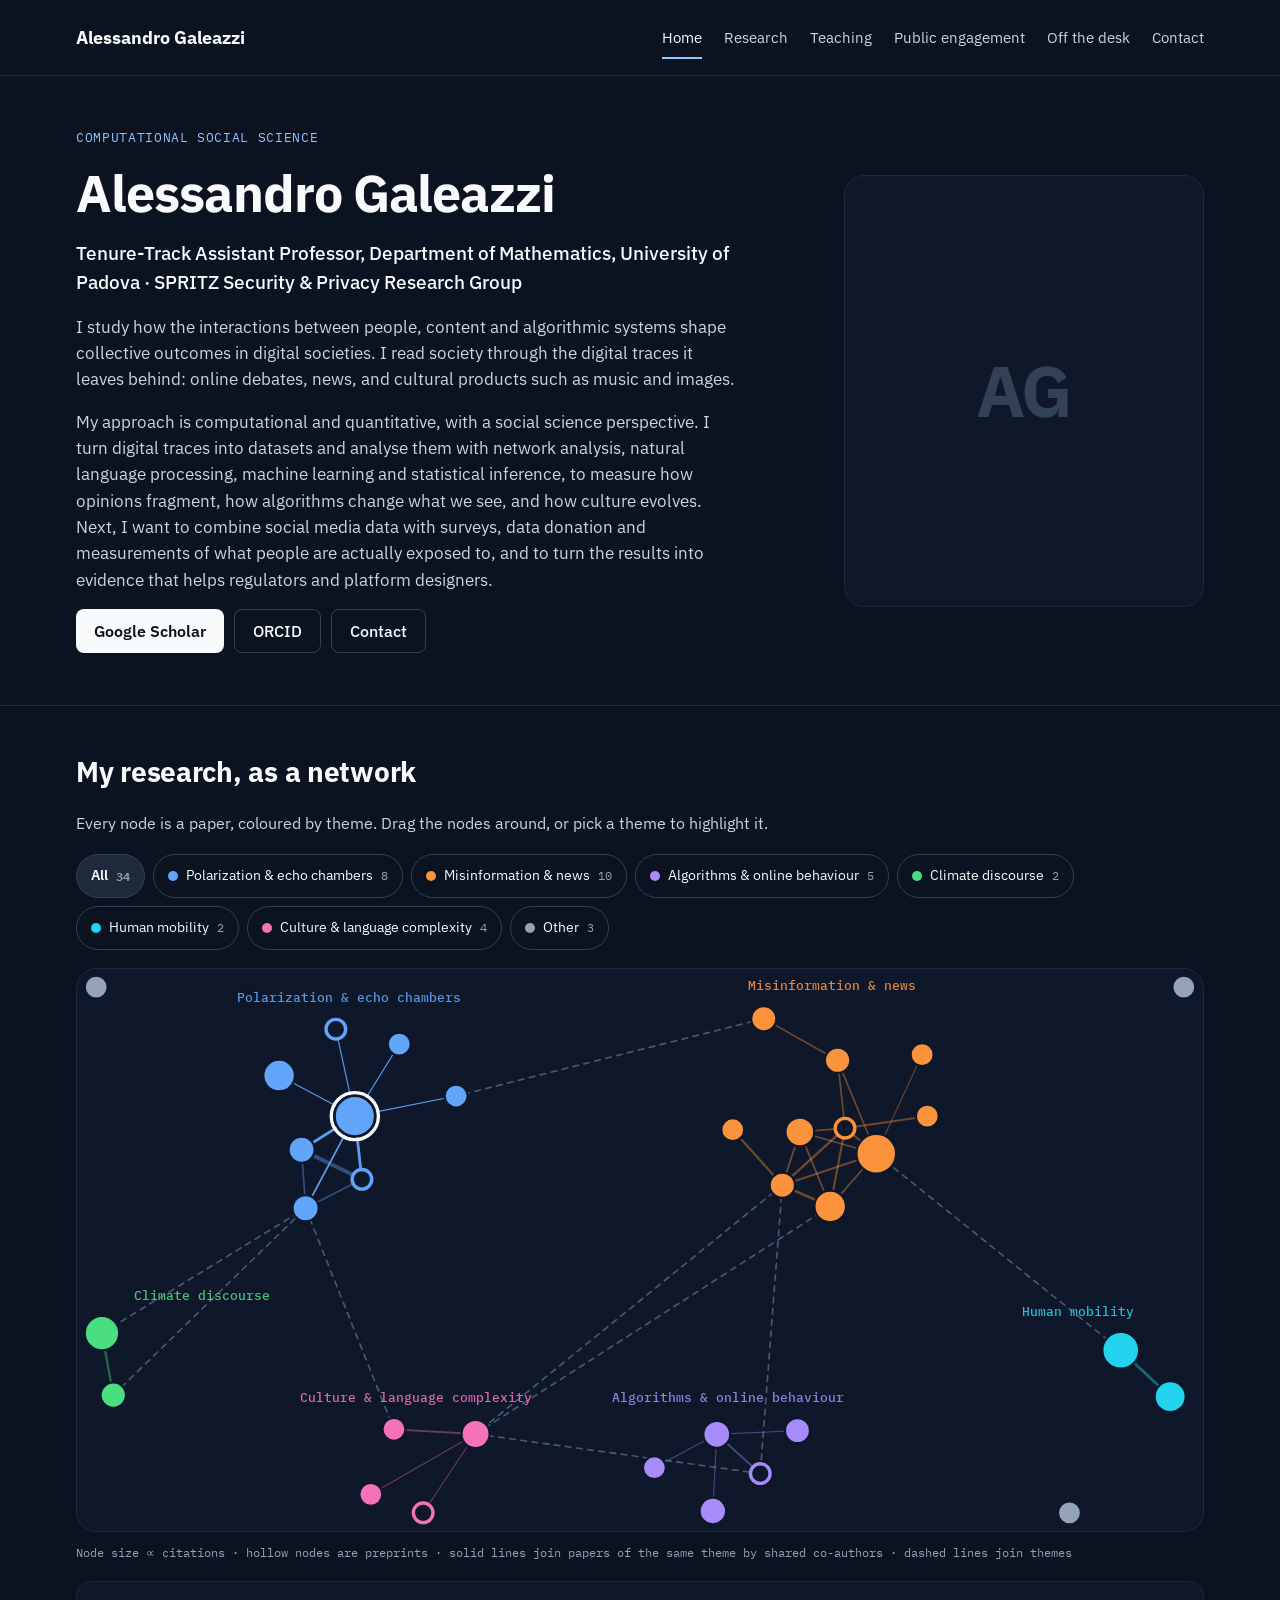
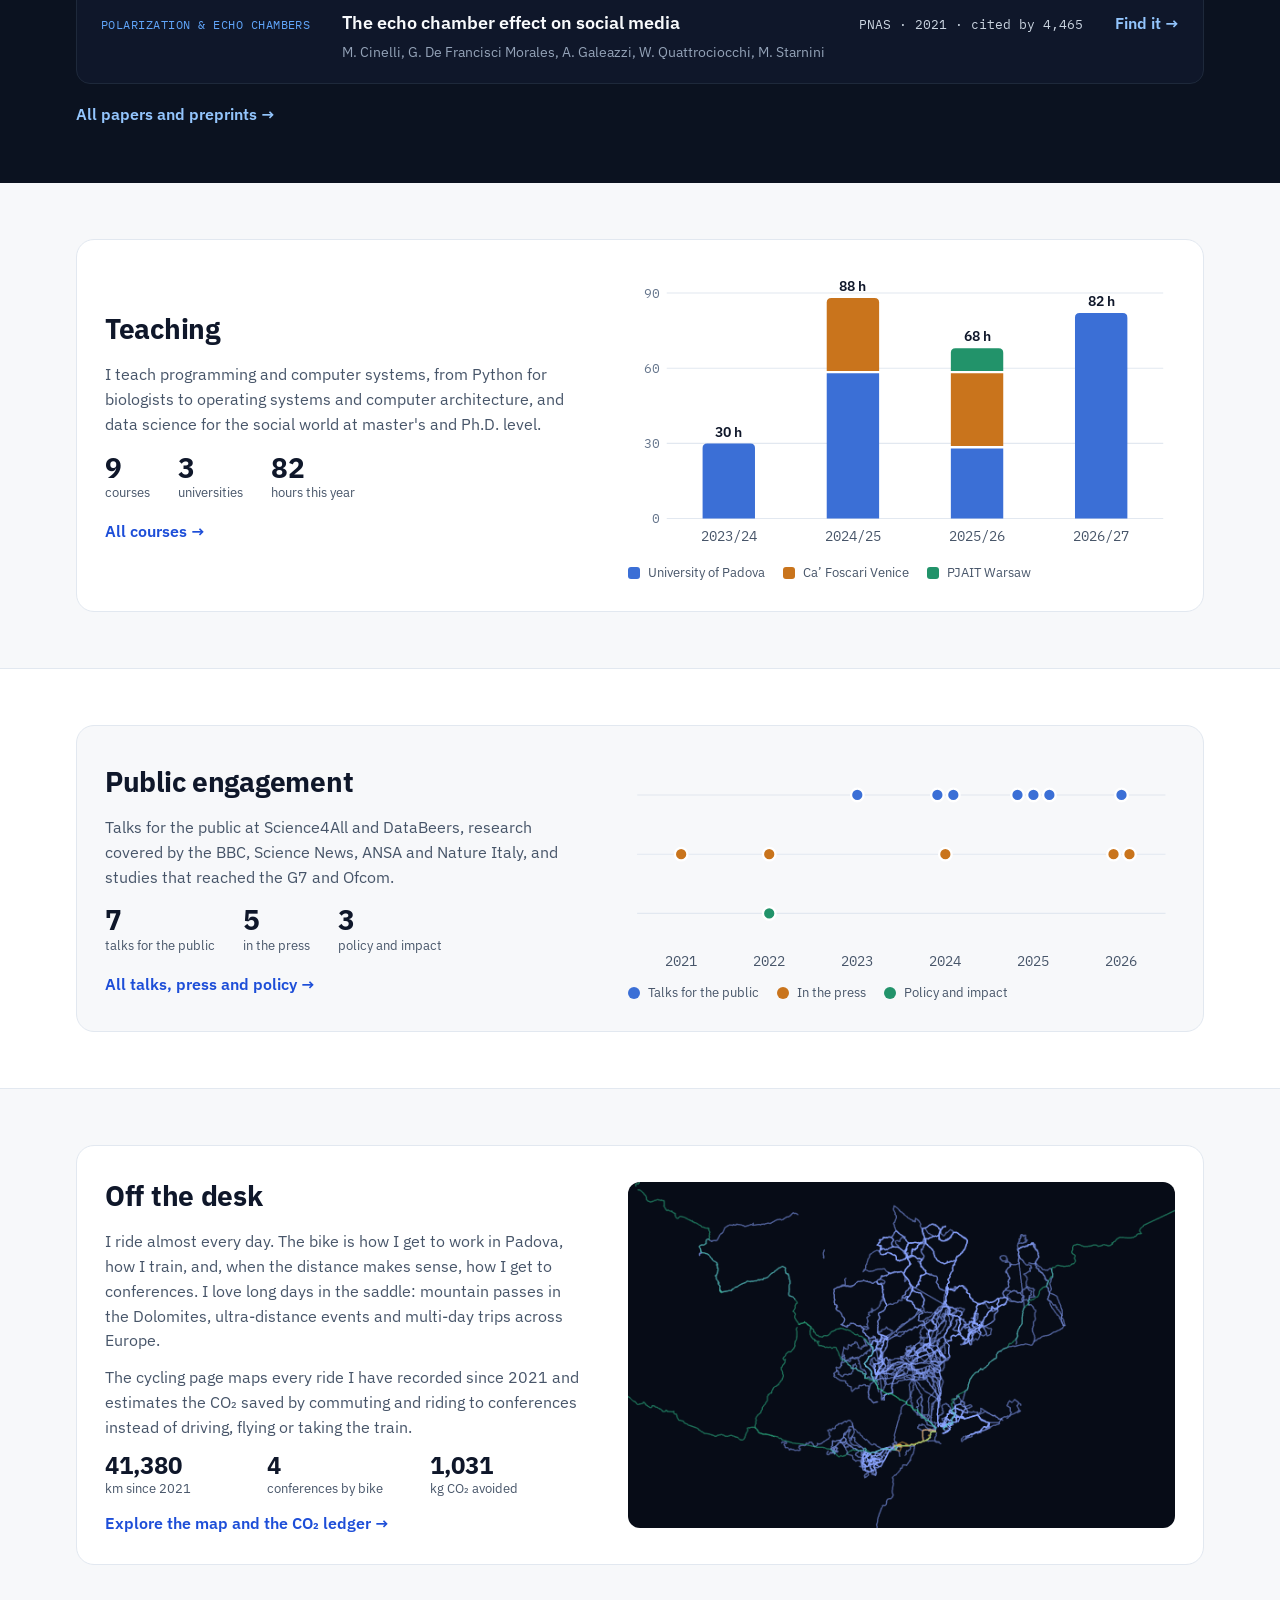
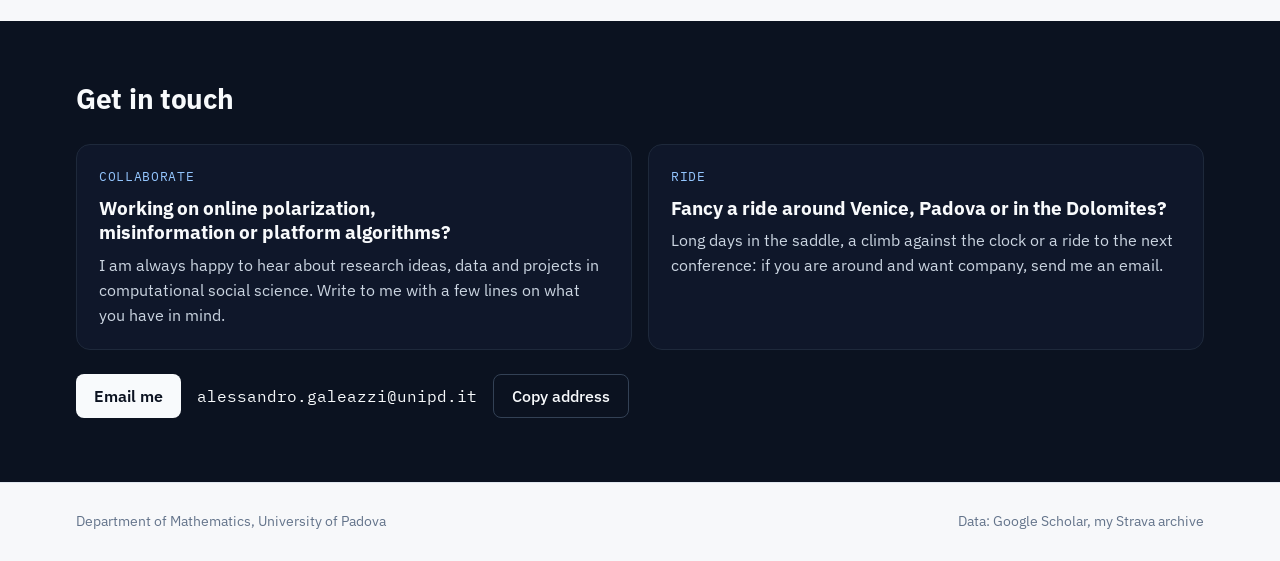
==== commit dd70d146: "Intro from CEU talk" ====
--- a/index.html
+++ b/index.html
@@ -10,17 +10,17 @@
 <link rel="stylesheet" href="https://fonts.googleapis.com/css2?family=IBM+Plex+Mono:wght@400;500&family=IBM+Plex+Sans:wght@400;500;600;700&display=swap">
 <link rel="stylesheet" href="assets/site.css">
 <style>
-.hero { padding-block: 52px 48px; display: grid; grid-template-columns: minmax(0, 1.6fr) minmax(0, 1fr); gap: 32px 56px; align-items: end; }
+.hero { padding-block: 52px 52px; display: grid; grid-template-columns: minmax(0, 1.7fr) minmax(0, 1fr); gap: 32px 56px; align-items: center; }
+.portrait { margin: 0; position: relative; width: 100%; max-width: 360px; justify-self: end; aspect-ratio: 5 / 6; border-radius: 20px; overflow: hidden; background: var(--ink-2); border: 1px solid var(--ink-line); }
+.portrait img { width: 100%; height: 100%; object-fit: cover; display: block; position: relative; z-index: 1; }
+.portrait .initials { position: absolute; inset: 0; display: grid; place-items: center; font-size: 72px; font-weight: 700; color: var(--ink-line-2); letter-spacing: -0.02em; }
 .hero .who { display: flex; flex-direction: column; gap: 16px; min-width: 0; }
 .hero h1 { font-size: clamp(36px, 5.4vw, 52px); }
 .hero .role { margin: 0; font-size: 19px; color: var(--on-ink); font-weight: 500; }
 .hero .bio { margin: 0; color: var(--on-ink-2); font-size: 17px; max-width: 66ch; }
 .hero .side { display: flex; flex-direction: column; gap: 14px; }
-.facts { margin: 0; padding: 0; list-style: none; border-top: 1px solid var(--ink-line); }
-.facts li { display: flex; justify-content: space-between; gap: 16px; padding: 10px 0; border-bottom: 1px solid var(--ink-line); font-size: 14px; color: var(--on-ink-2); }
-.facts b { color: var(--on-ink); font-weight: 600; font-variant-numeric: tabular-nums; text-align: right; }
 .links { display: flex; flex-wrap: wrap; gap: 10px; }
-@media (max-width: 860px) { .hero { grid-template-columns: minmax(0, 1fr); } }
+@media (max-width: 860px) { .hero { grid-template-columns: minmax(0, 1fr); } .portrait { justify-self: start; max-width: 240px; order: -1; } }
 
 .research { border-top: 1px solid var(--ink-line); }
 .research .wrap { padding-block: 44px 56px; display: flex; flex-direction: column; gap: 18px; }
@@ -88,7 +88,7 @@
       <a class="brand" href="./">Alessandro Galeazzi</a>
       <ul>
         <li><a href="./" aria-current="page">Home</a></li>
-        <li><a href="publications.html">Publications</a></li>
+        <li><a href="research.html">Research</a></li>
         <li><a href="teaching.html">Teaching</a></li>
         <li><a href="engagement.html">Public engagement</a></li>
         <li><a href="cycling.html">Off the desk</a></li>
@@ -100,22 +100,19 @@
     <div class="who">
       <p class="eyebrow">Computational social science</p>
       <h1>Alessandro Galeazzi</h1>
-      <p class="role">Tenure-Track Assistant Professor, Department of Mathematics, University of Padova</p>
-      <p class="bio">I study how information spreads, clusters and polarizes online. With network science and large-scale data I look at echo chambers, misinformation, the climate debate on social media, and the algorithms that decide what we see, including how to audit them from the outside. I am part of the SPRITZ Security &amp; Privacy Research Group.</p>
-      <p class="bio">Before Padova I was a postdoctoral researcher at Ca’ Foscari University of Venice and a visiting researcher at the Central European University in Vienna. I hold a Ph.D. in Information Engineering from the University of Brescia, carried out with the Center for Data Science and Complexity for Society at Sapienza University of Rome.</p>
-    </div>
-    <div class="side">
-      <ul class="facts">
-        <li>Citations (Google Scholar) <b>11.4k</b></li>
-        <li>Papers and preprints <b id="n-papers">34</b></li>
-        <li>Academic Editor <b>PLOS ONE</b></li>
-      </ul>
+      <p class="role">Tenure-Track Assistant Professor, Department of Mathematics, University of Padova · SPRITZ Security &amp; Privacy Research Group</p>
+      <p class="bio">I study how the interactions between people, content and algorithmic systems shape collective outcomes in digital societies. I read society through the digital traces it leaves behind: online debates, news, and cultural products such as music and images.</p>
+      <p class="bio">My approach is computational and quantitative, with a social science perspective. I turn digital traces into datasets and analyse them with network analysis, natural language processing, machine learning and statistical inference, to measure how opinions fragment, how algorithms change what we see, and how culture evolves. Next, I want to combine social media data with surveys, data donation and measurements of what people are actually exposed to, and to turn the results into evidence that helps regulators and platform designers.</p>
       <div class="links">
-        <a class="btn solid" href="https://scholar.google.com/citations?user=DK0tXAIAAAAJ">Google Scholar</a>
-        <a class="btn ghost" href="https://orcid.org/0000-0001-6859-0391">ORCID</a>
+        <a class="btn solid" href="https://scholar.google.com/citations?user=DK0tXAIAAAAJ" target="_blank" rel="noopener">Google Scholar</a>
+        <a class="btn ghost" href="https://orcid.org/0000-0001-6859-0391" target="_blank" rel="noopener">ORCID</a>
         <a class="btn ghost" href="#contact">Contact</a>
       </div>
     </div>
+    <figure class="portrait">
+      <img src="assets/photo.jpg" alt="Alessandro Galeazzi" width="600" height="720" onerror="this.parentNode.classList.add('empty'); this.remove();">
+      <span class="initials" aria-hidden="true">AG</span>
+    </figure>
   </div>
   <section class="research" aria-labelledby="research-title">
     <div class="wrap">
@@ -131,9 +128,9 @@
         <span class="k" id="p-theme"></span>
         <div class="body"><span class="t" id="p-title"></span><span class="a" id="p-authors"></span></div>
         <span class="m" id="p-meta"></span>
-        <a id="p-link" href="publications.html">Find it →</a>
-      </div>
-      <a href="publications.html" style="font-weight: 600; text-decoration: none">All publications →</a>
+        <a id="p-link" href="research.html" target="_blank" rel="noopener">Find it →</a>
+      </div>
+      <a href="research.html" style="font-weight: 600; text-decoration: none">All papers and preprints →</a>
     </div>
   </section>
 </header>
@@ -173,7 +170,7 @@
 
   <section class="section" id="off-the-desk">
     <div class="wrap">
-      <a class="summary" href="cycling.html">
+      <a class="summary" href="cycling.html" aria-label="Off the desk: cycling map and CO₂ ledger">
         <div class="txt">
           <h2>Off the desk</h2>
           <p>I ride almost every day. The bike is how I get to work in Padova, how I train, and, when the distance makes sense, how I get to conferences. I love long days in the saddle: mountain passes in the Dolomites, ultra-distance events and multi-day trips across Europe.</p>
@@ -250,7 +247,6 @@
     document.getElementById('b-trips').textContent = d.trips;
     document.getElementById('b-co2').textContent = fmt(d.co2_avoided_car_plane);
   }).catch(function () {});
-  fetch('data/papers.json').then(function (r) { return r.json(); }).then(function (d) { document.getElementById('n-papers').textContent = d.papers.length; });
   document.getElementById('mail-copy').addEventListener('click', function () {
     var b = this, el = document.getElementById('mail-addr');
     var sel = function () { var r = document.createRange(); r.selectNodeContents(el); var s = getSelection(); s.removeAllRanges(); s.addRange(r); };
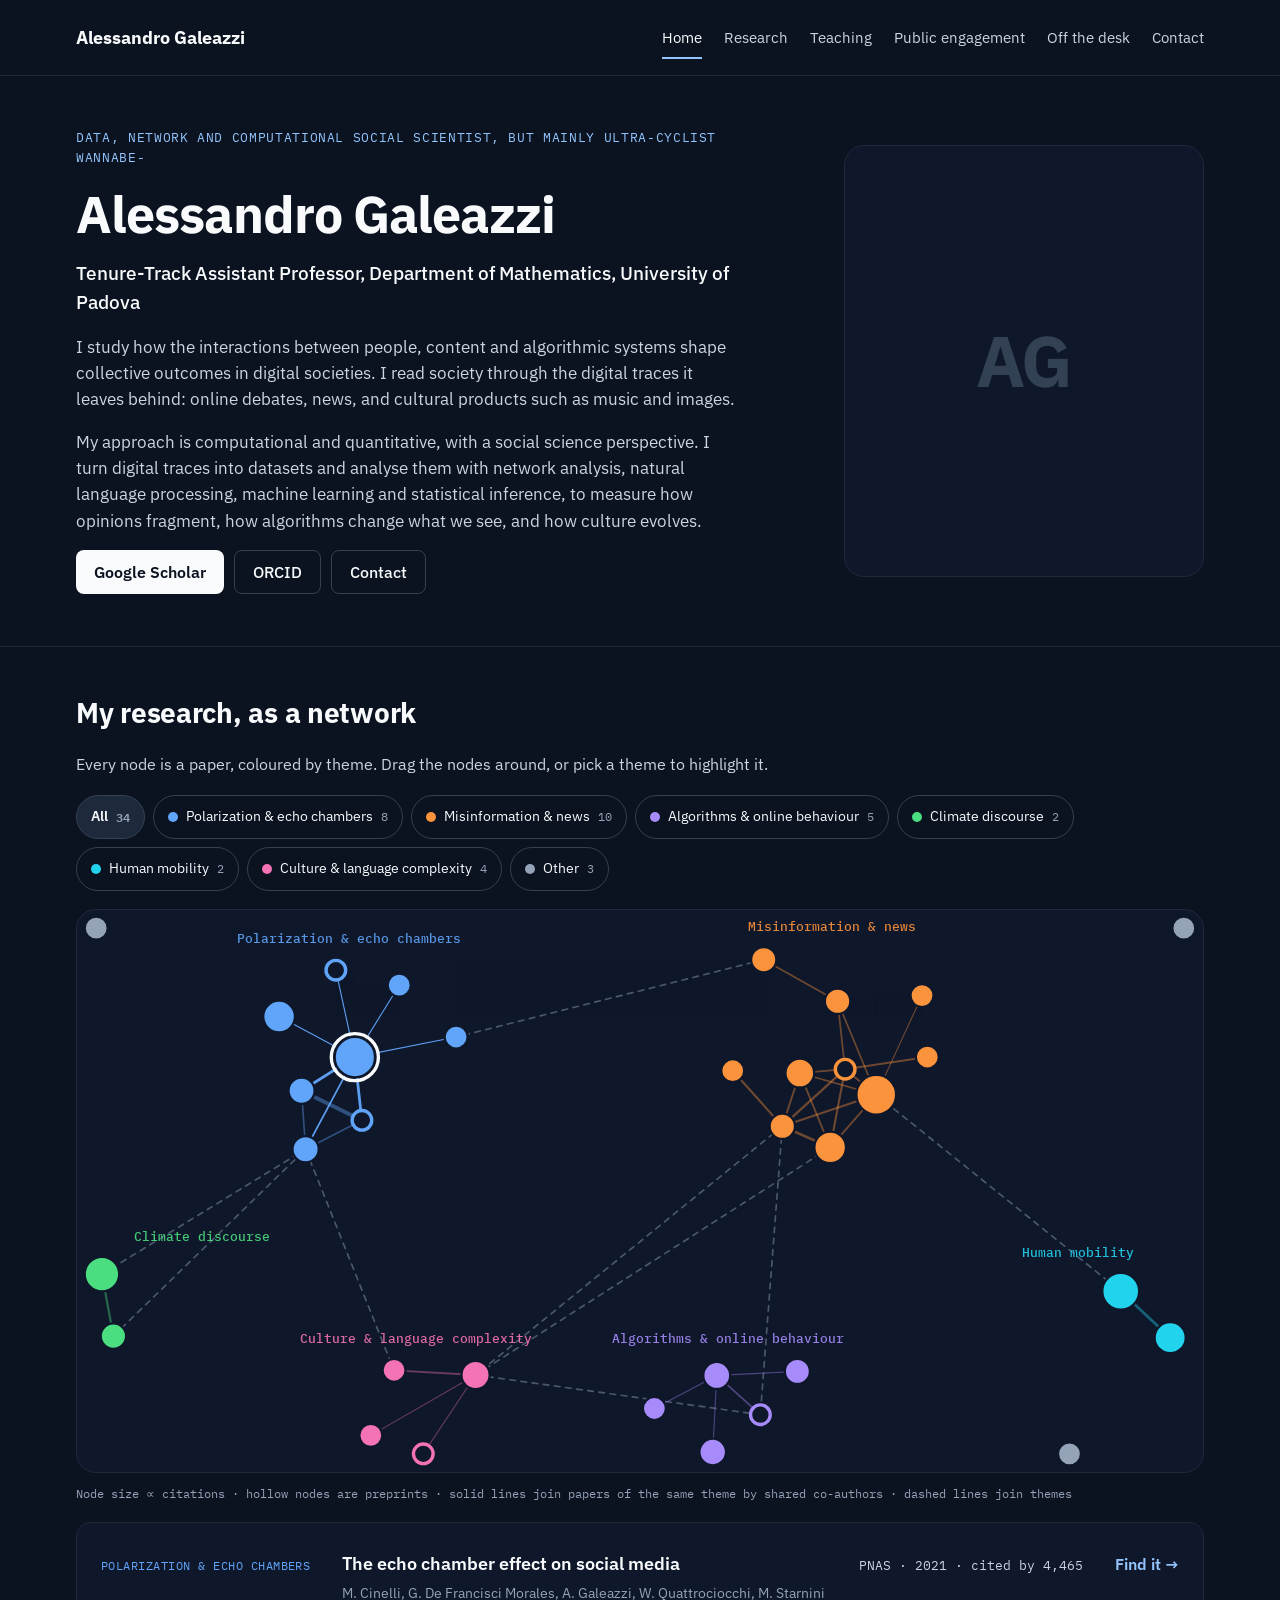
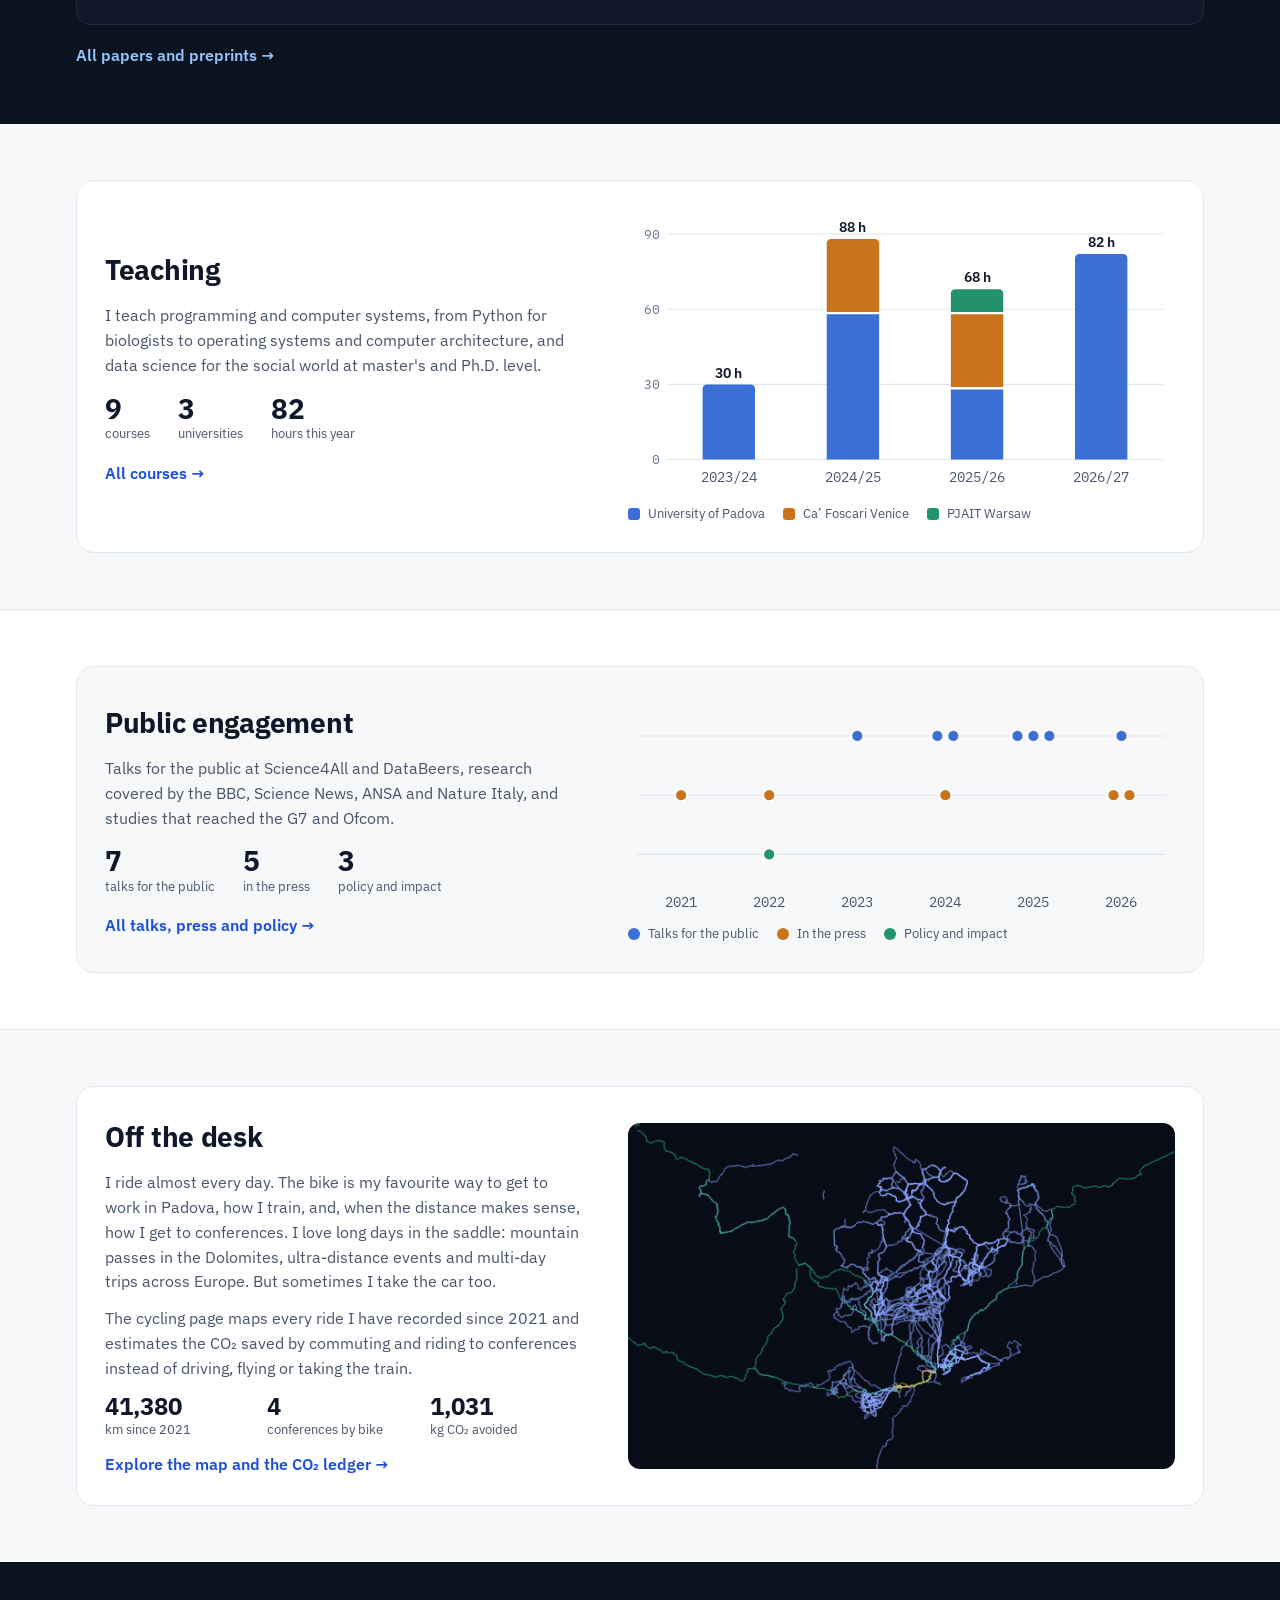
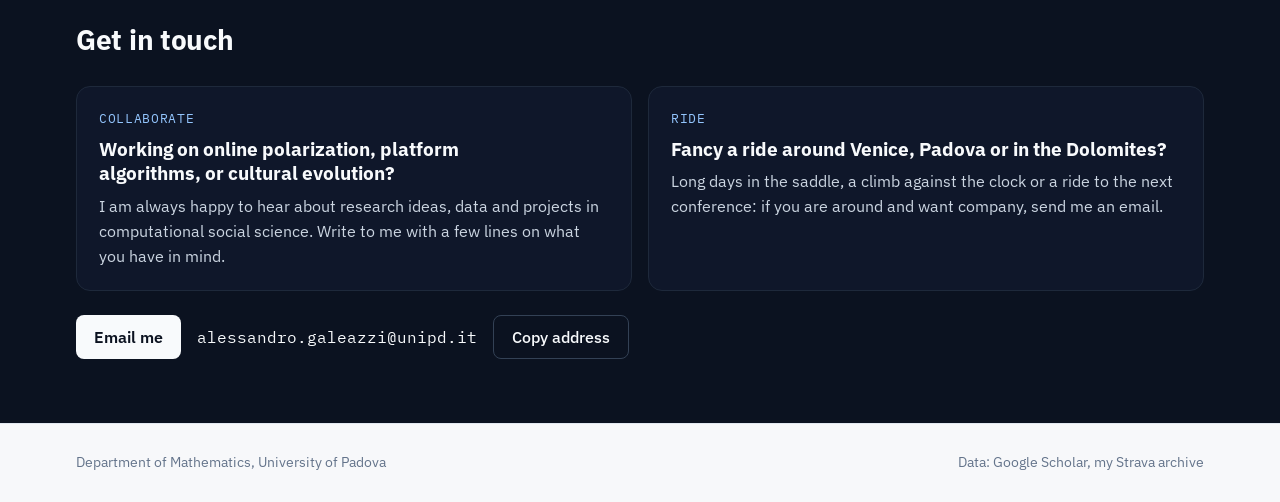
==== commit d9d31d5b: "Tagline" ====
--- a/index.html
+++ b/index.html
@@ -98,11 +98,11 @@
   </nav>
   <div class="wrap hero">
     <div class="who">
-      <p class="eyebrow">Computational social science</p>
+      <p class="eyebrow">Data, network and computational social scientist, but mainly ultra-cyclist wannabe-</p>
       <h1>Alessandro Galeazzi</h1>
-      <p class="role">Tenure-Track Assistant Professor, Department of Mathematics, University of Padova · SPRITZ Security &amp; Privacy Research Group</p>
+      <p class="role">Tenure-Track Assistant Professor, Department of Mathematics, University of Padova</p>
       <p class="bio">I study how the interactions between people, content and algorithmic systems shape collective outcomes in digital societies. I read society through the digital traces it leaves behind: online debates, news, and cultural products such as music and images.</p>
-      <p class="bio">My approach is computational and quantitative, with a social science perspective. I turn digital traces into datasets and analyse them with network analysis, natural language processing, machine learning and statistical inference, to measure how opinions fragment, how algorithms change what we see, and how culture evolves. Next, I want to combine social media data with surveys, data donation and measurements of what people are actually exposed to, and to turn the results into evidence that helps regulators and platform designers.</p>
+      <p class="bio">My approach is computational and quantitative, with a social science perspective. I turn digital traces into datasets and analyse them with network analysis, natural language processing, machine learning and statistical inference, to measure how opinions fragment, how algorithms change what we see, and how culture evolves.</p>
       <div class="links">
         <a class="btn solid" href="https://scholar.google.com/citations?user=DK0tXAIAAAAJ" target="_blank" rel="noopener">Google Scholar</a>
         <a class="btn ghost" href="https://orcid.org/0000-0001-6859-0391" target="_blank" rel="noopener">ORCID</a>
@@ -173,7 +173,7 @@
       <a class="summary" href="cycling.html" aria-label="Off the desk: cycling map and CO₂ ledger">
         <div class="txt">
           <h2>Off the desk</h2>
-          <p>I ride almost every day. The bike is how I get to work in Padova, how I train, and, when the distance makes sense, how I get to conferences. I love long days in the saddle: mountain passes in the Dolomites, ultra-distance events and multi-day trips across Europe.</p>
+          <p>I ride almost every day. The bike is my favourite way to get to work in Padova, how I train, and, when the distance makes sense, how I get to conferences. I love long days in the saddle: mountain passes in the Dolomites, ultra-distance events and multi-day trips across Europe. But sometimes I take the car too.</p>
           <p>The cycling page maps every ride I have recorded since 2021 and estimates the CO₂ saved by commuting and riding to conferences instead of driving, flying or taking the train.</p>
           <div class="bike-stats">
             <div><b id="b-km">—</b><span>km since 2021</span></div>
@@ -195,7 +195,7 @@
       <div class="contact-grid">
         <div class="ask">
           <p class="eyebrow">Collaborate</p>
-          <h3>Working on online polarization, misinformation or platform algorithms?</h3>
+          <h3>Working on online polarization, platform algorithms, or cultural evolution?</h3>
           <p>I am always happy to hear about research ideas, data and projects in computational social science. Write to me with a few lines on what you have in mind.</p>
         </div>
         <div class="ask">
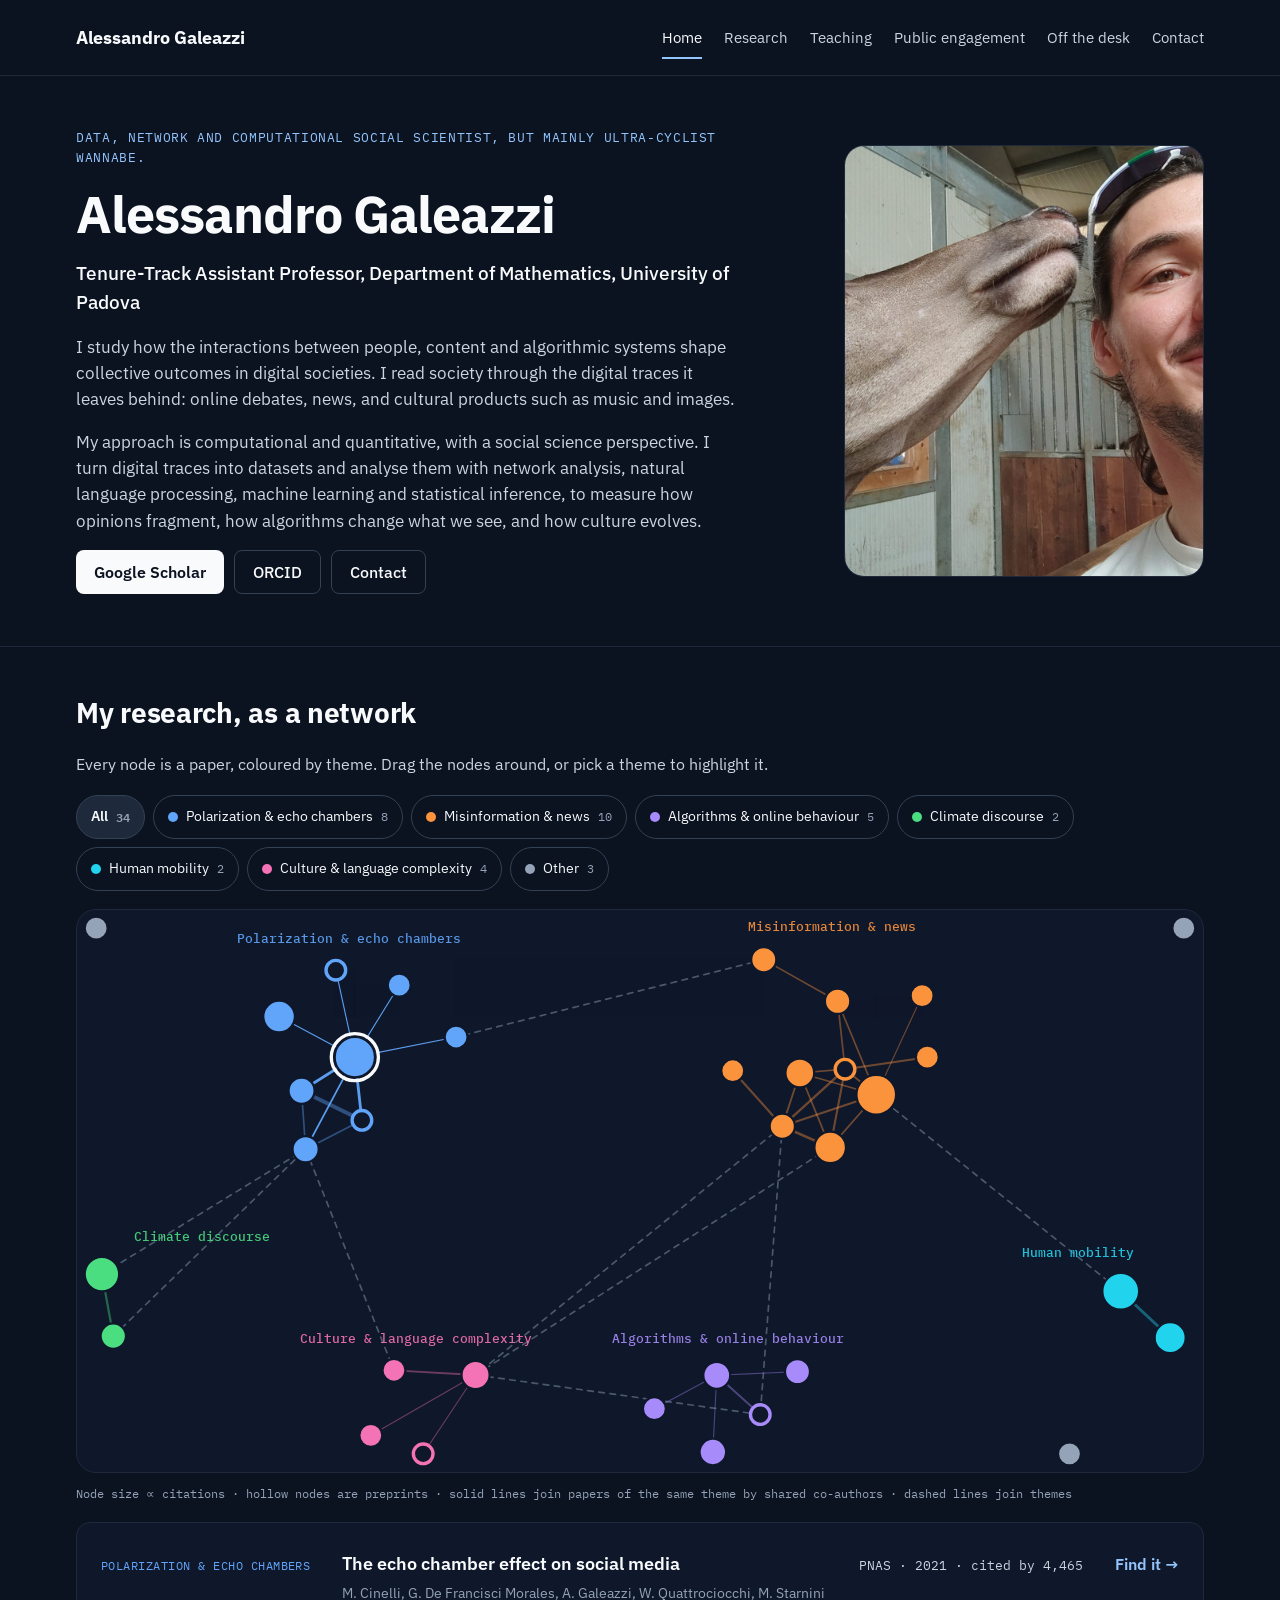
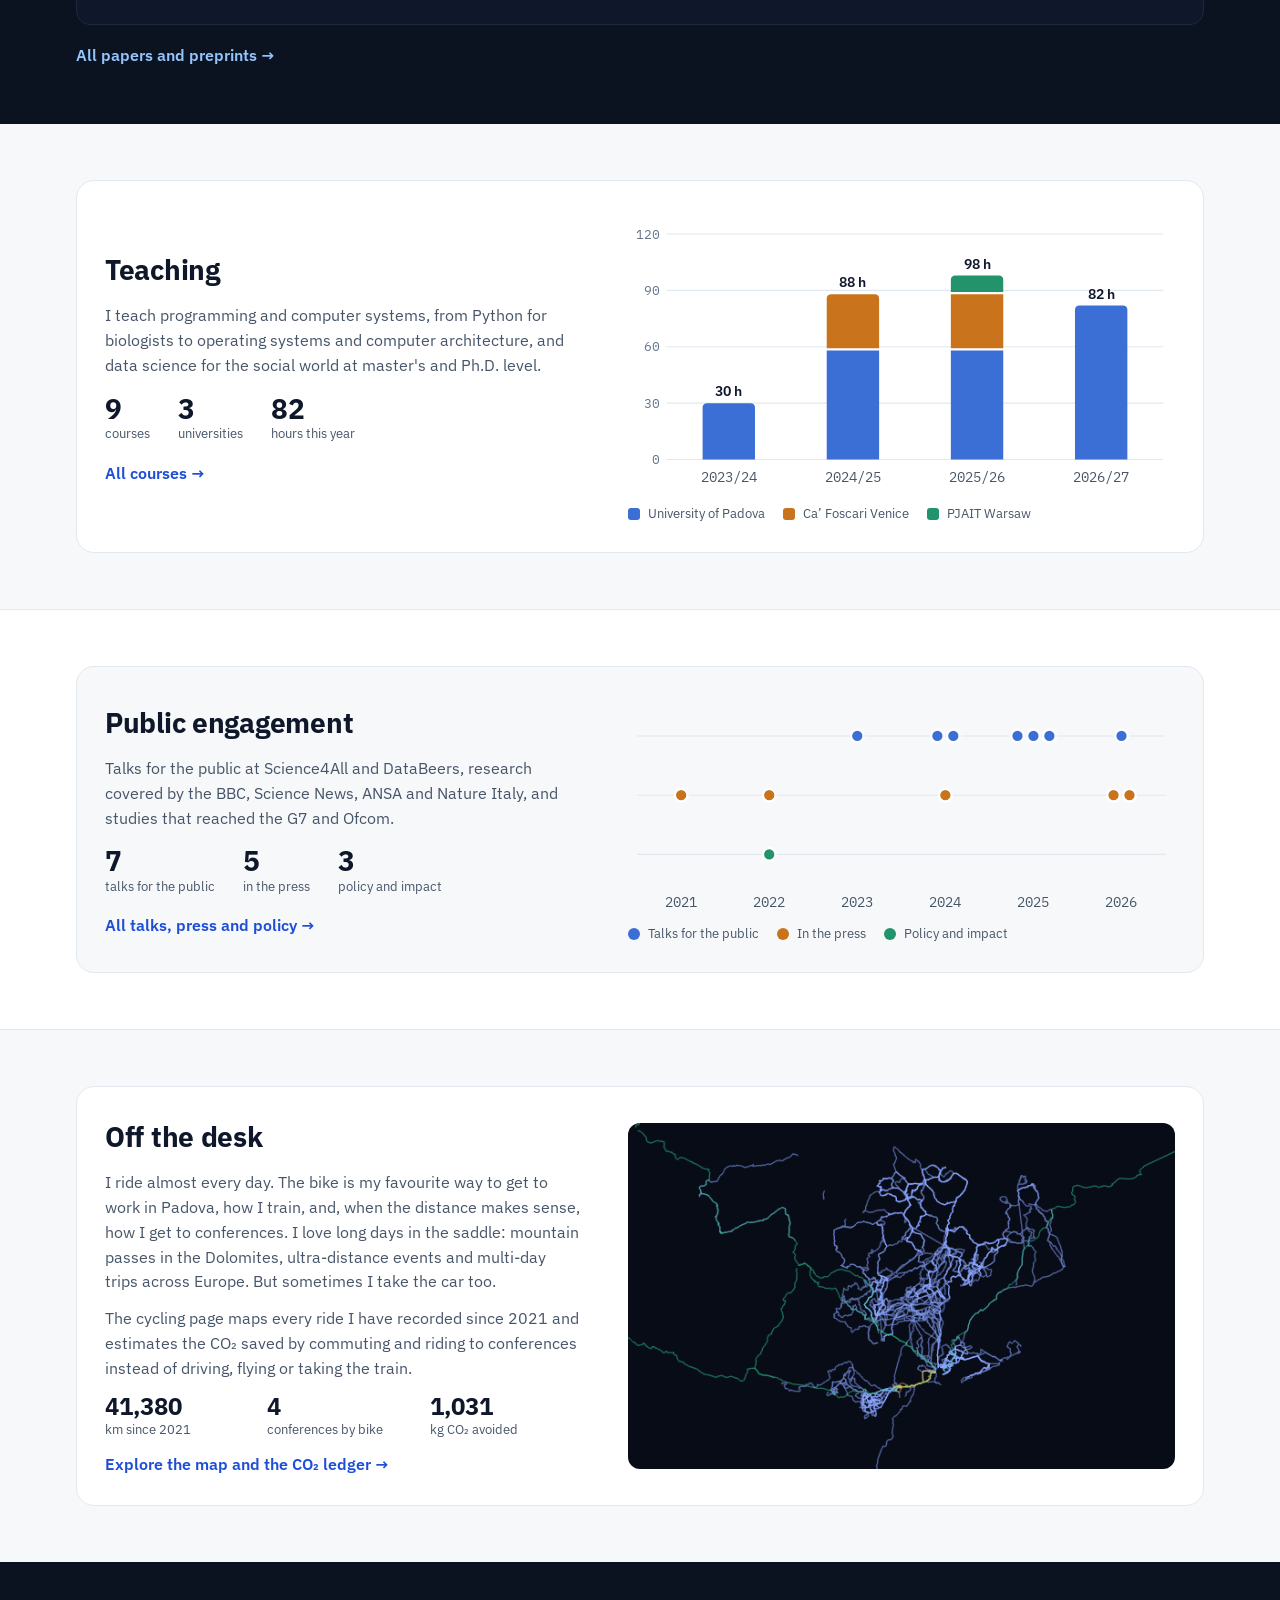
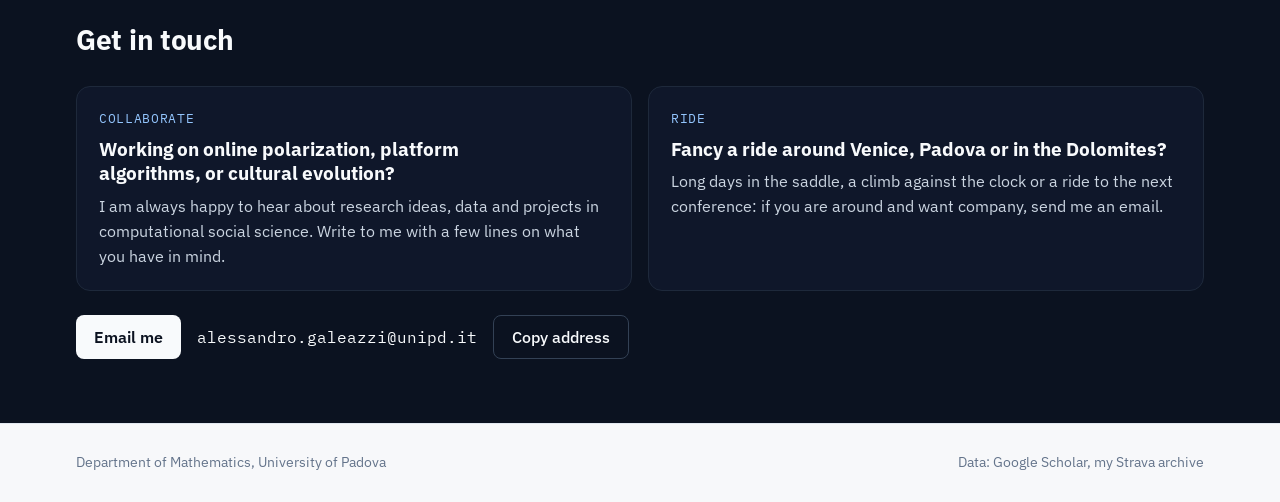
==== commit 9dabb9d3: "Research figure, world map, stages and elevation" ====
--- a/index.html
+++ b/index.html
@@ -98,7 +98,7 @@
   </nav>
   <div class="wrap hero">
     <div class="who">
-      <p class="eyebrow">Data, network and computational social scientist, but mainly ultra-cyclist wannabe-</p>
+      <p class="eyebrow">Data, network and computational social scientist, but mainly ultra-cyclist wannabe.</p>
       <h1>Alessandro Galeazzi</h1>
       <p class="role">Tenure-Track Assistant Professor, Department of Mathematics, University of Padova</p>
       <p class="bio">I study how the interactions between people, content and algorithmic systems shape collective outcomes in digital societies. I read society through the digital traces it leaves behind: online debates, news, and cultural products such as music and images.</p>
--- a/assets/site.css
+++ b/assets/site.css
@@ -19,6 +19,7 @@
   --mono: 'IBM Plex Mono', ui-monospace, 'SFMono-Regular', Menlo, monospace;
 }
 * { box-sizing: border-box; }
+[hidden] { display: none !important; }
 html { -webkit-text-size-adjust: 100%; }
 body { margin: 0; background: var(--paper); color: var(--text); font-family: var(--sans); font-size: 16px; line-height: 1.55; }
 a { color: var(--link); }
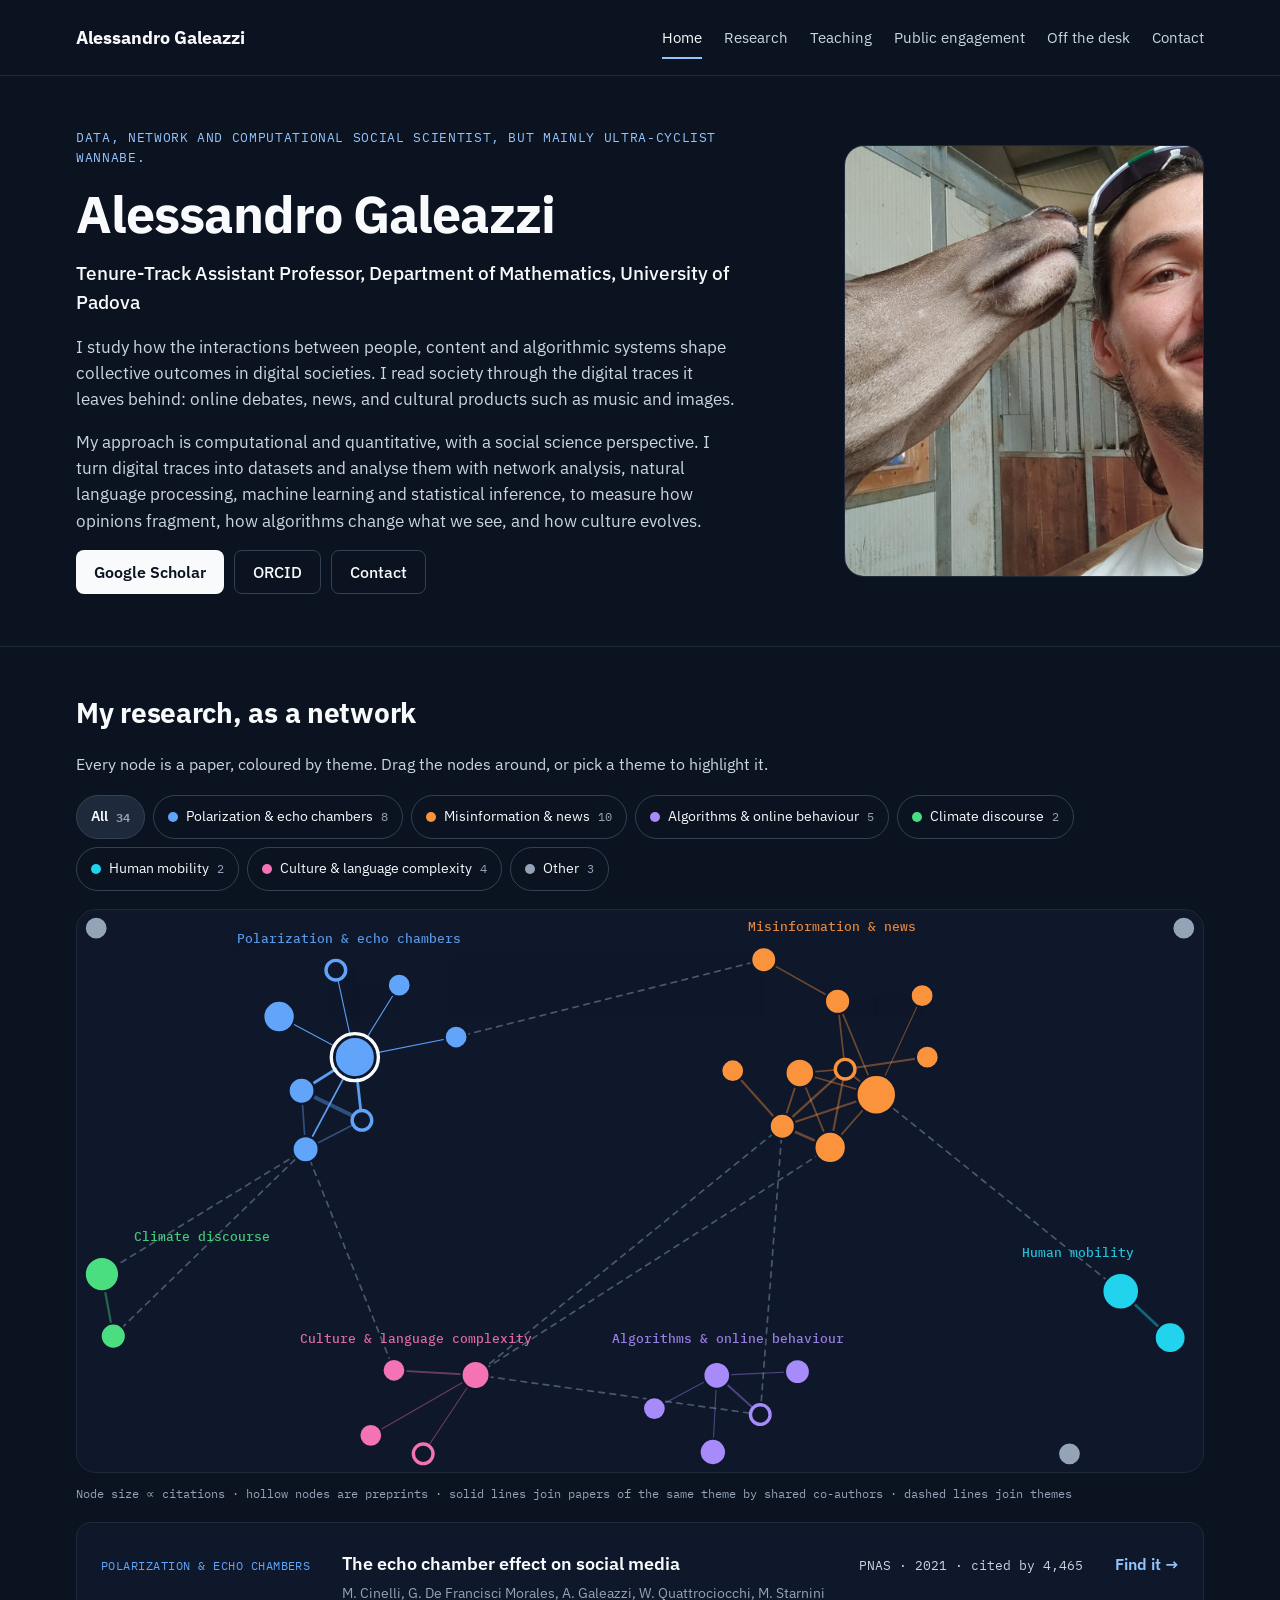
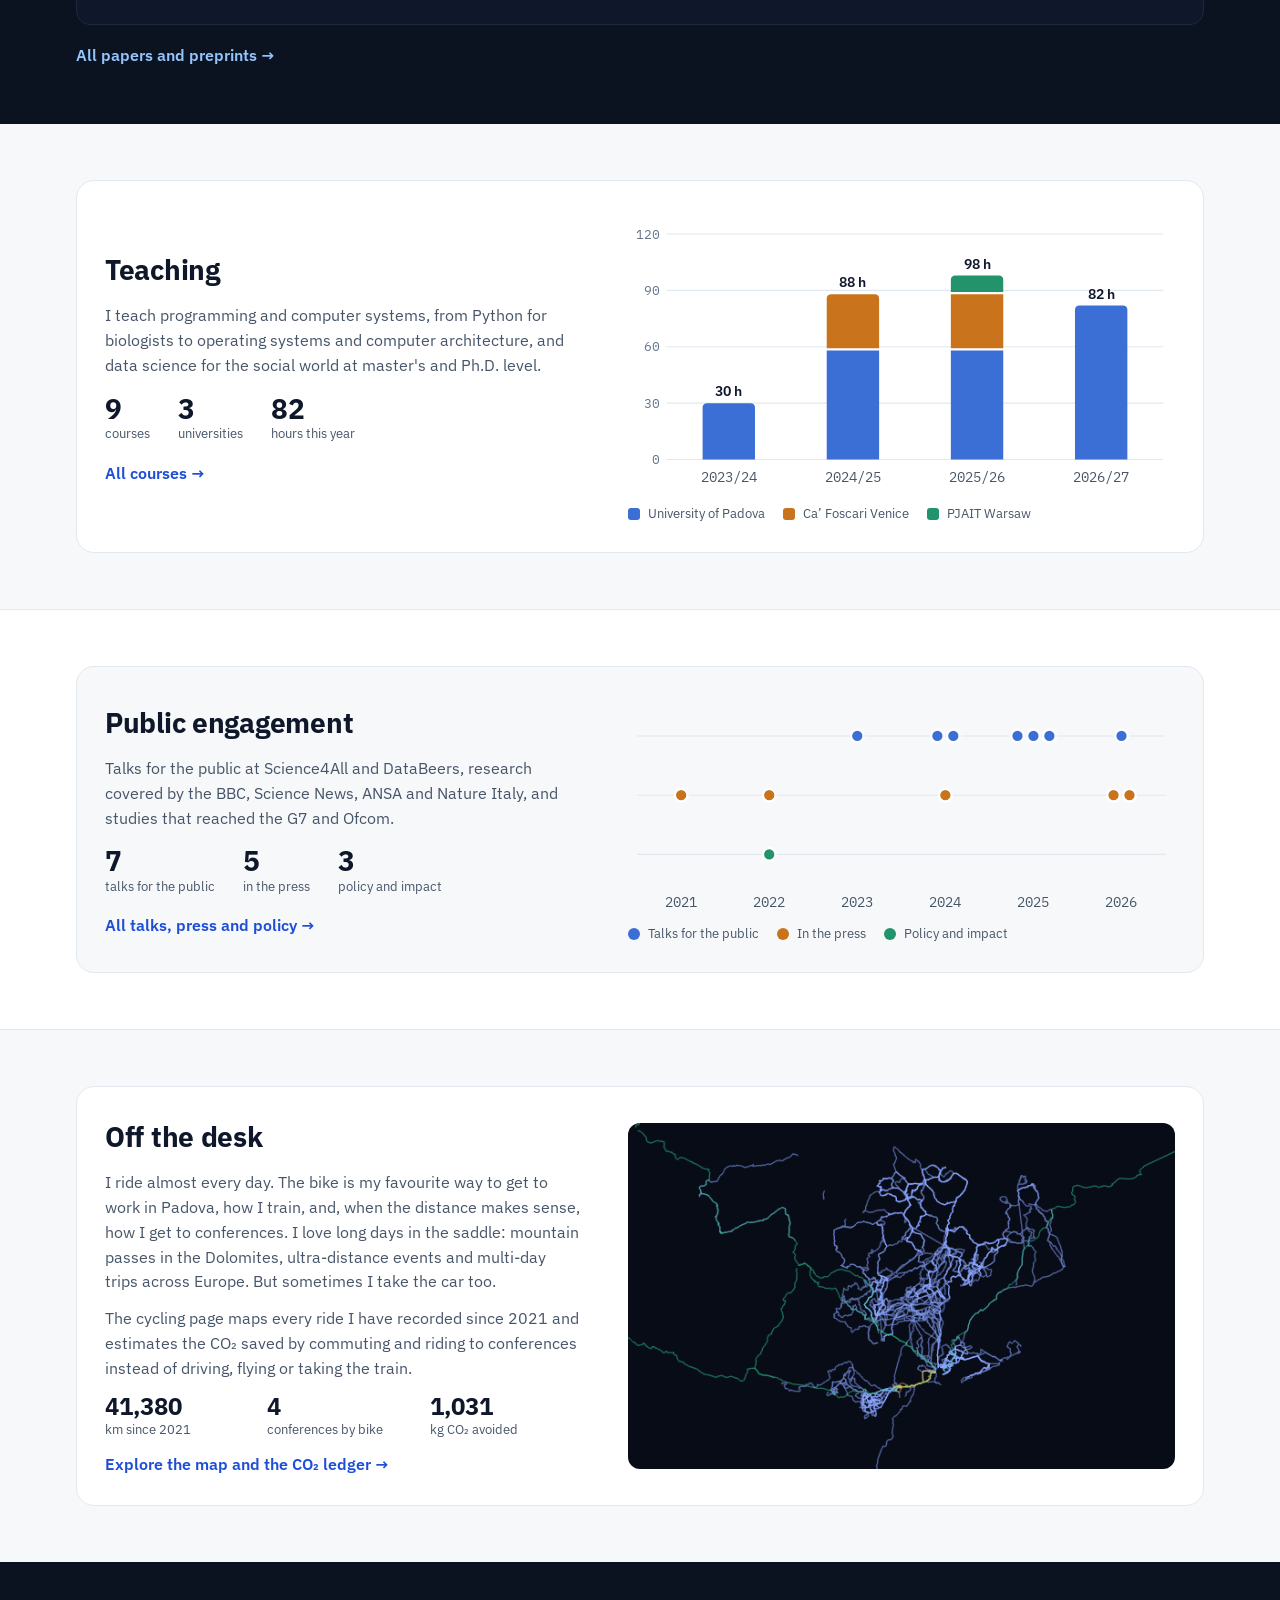
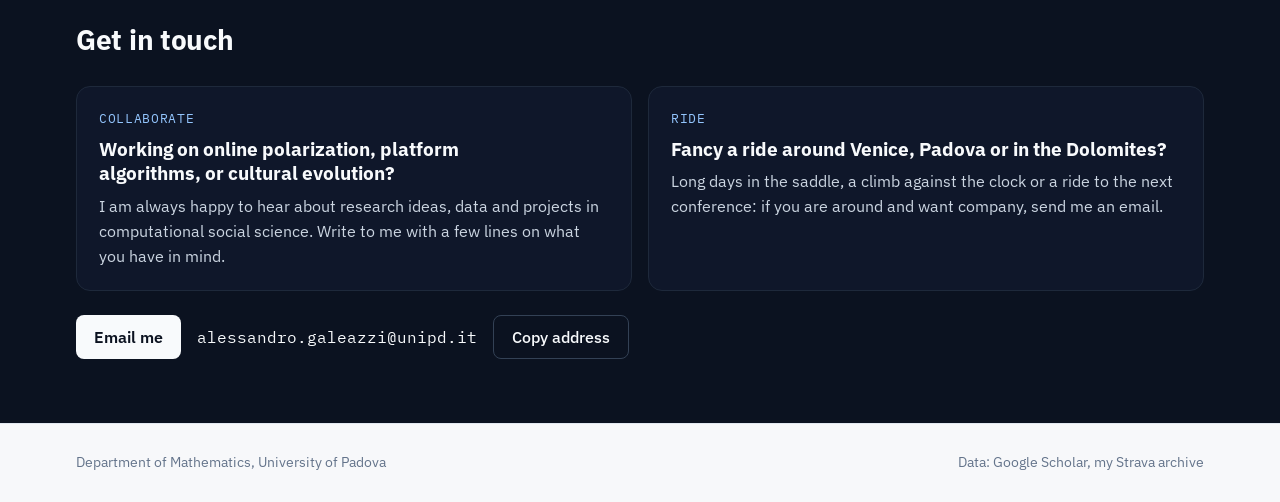
==== commit fd146a74: "Preview text update" ====
--- a/index.html
+++ b/index.html
@@ -4,7 +4,7 @@
 <meta charset="utf-8">
 <meta name="viewport" content="width=device-width, initial-scale=1, viewport-fit=cover">
 <title>Alessandro Galeazzi</title>
-<meta name="description" content="Alessandro Galeazzi, Tenure-Track Assistant Professor at the University of Padova: computational social science, echo chambers, misinformation and algorithm auditing.">
+<meta name="description" content="Alessandro Galeazzi, Tenure-Track Assistant Professor at the University of Padova: Data, network and computational social scientist, but mainly ultra-cyclist wannabe.">
 <link rel="preconnect" href="https://fonts.googleapis.com">
 <link rel="preconnect" href="https://fonts.gstatic.com" crossorigin>
 <link rel="stylesheet" href="https://fonts.googleapis.com/css2?family=IBM+Plex+Mono:wght@400;500&family=IBM+Plex+Sans:wght@400;500;600;700&display=swap">
